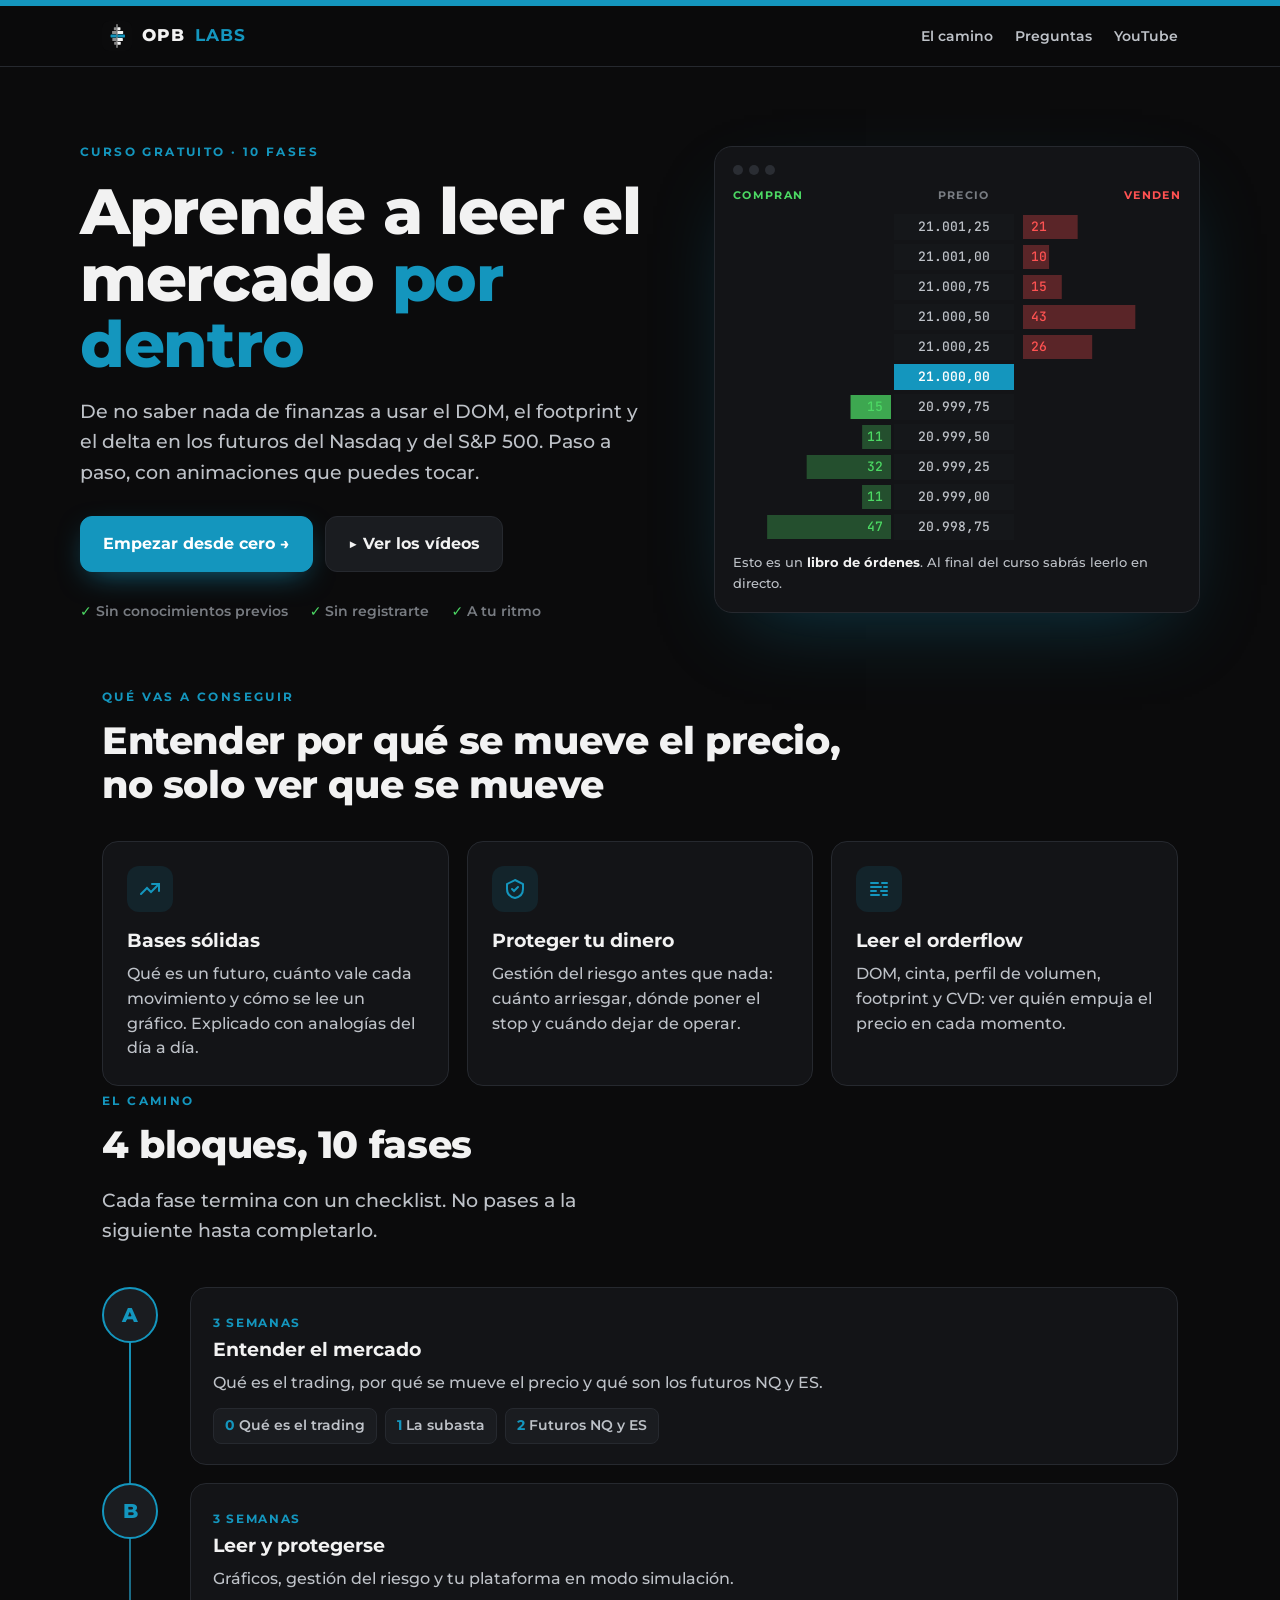
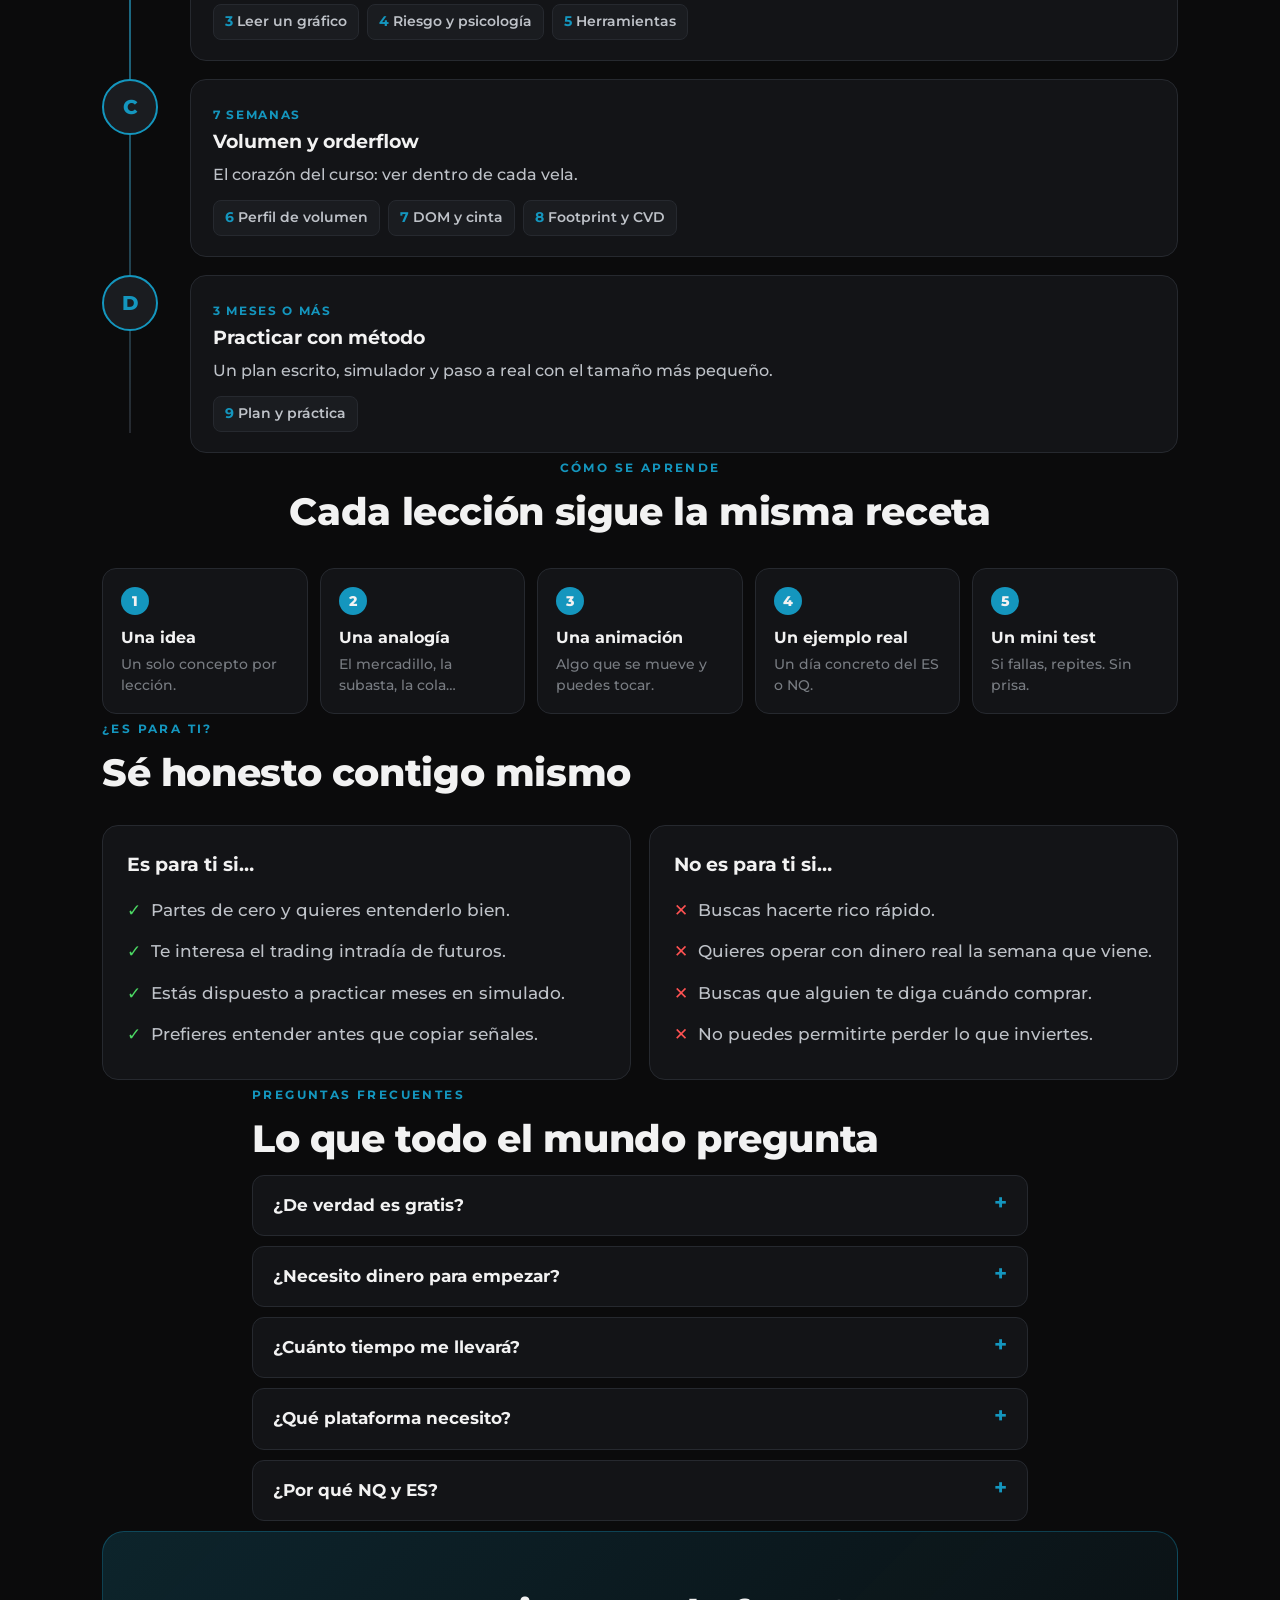
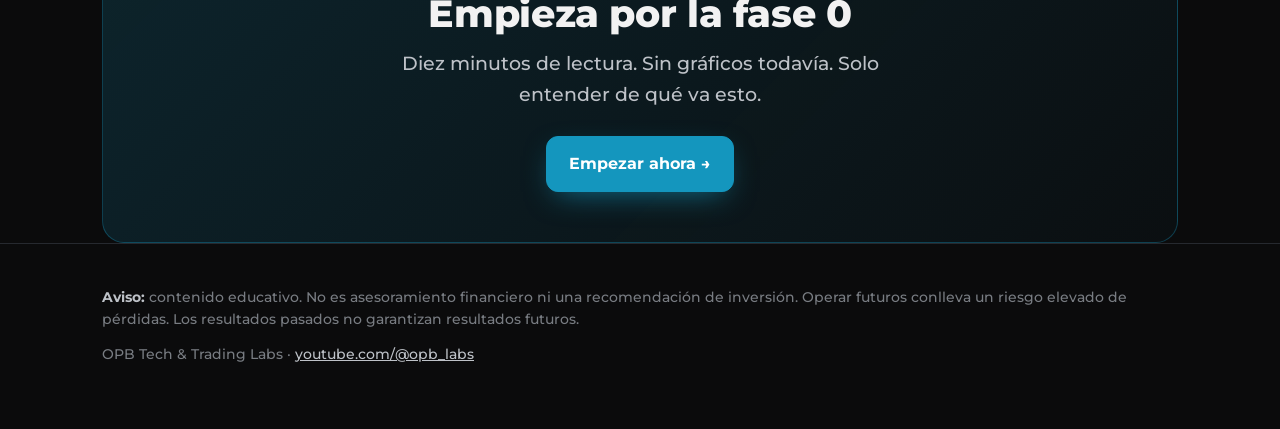
==== index.html @ ef19ebbd "Add files via upload" ====
<!DOCTYPE html>
<html lang="es">
<head>
<meta charset="utf-8">
<meta name="viewport" content="width=device-width,initial-scale=1">
<title>De cero a Orderflow · Curso gratuito · OPB Labs</title>
<meta name="description" content="Curso gratuito para aprender trading de futuros del Nasdaq y S&P 500 desde cero hasta orderflow, con animaciones interactivas.">
<meta property="og:title" content="De cero a Orderflow · Curso gratuito">
<meta property="og:description" content="Aprende a leer el mercado por dentro: de no saber nada a usar DOM, footprint y CVD en los futuros NQ y ES.">
<link rel="icon" href="assets/logo.svg" type="image/svg+xml">
<link rel="preconnect" href="https://fonts.googleapis.com">
<link href="https://fonts.googleapis.com/css2?family=Montserrat:wght@400;500;600;700;800&family=JetBrains+Mono:wght@500;600&display=swap" rel="stylesheet">
<style>
:root{--bg:#0B0B0C;--panel:#131417;--panel2:#1a1c20;--line:#26292f;--acc:#1496BE;--w:#F2F2F2;--t2:#BEC2C8;--t3:#787C82;--g:#4CD964;--r:#FF5252;--y:#FFE14D}
*{box-sizing:border-box}html{scroll-behavior:smooth}
body{margin:0;background:var(--bg);color:var(--w);font-family:Montserrat,system-ui,sans-serif;font-weight:500;line-height:1.6;font-size:17px}
a{color:inherit}
.wrap{max-width:1120px;margin:0 auto;padding:0 22px}
.topbar{height:6px;background:var(--acc)}
nav{position:sticky;top:0;z-index:50;background:rgba(11,11,12,.88);backdrop-filter:blur(10px);border-bottom:1px solid var(--line)}
nav .wrap{display:flex;align-items:center;justify-content:space-between;height:60px}
.brand{display:flex;align-items:center;gap:10px;text-decoration:none;font-weight:800;letter-spacing:.06em}.brand b{color:var(--acc)}
.links a{color:var(--t2);text-decoration:none;font-weight:600;font-size:14px;margin-left:22px}.links a:hover{color:var(--w)}
.btn{display:inline-flex;align-items:center;gap:8px;text-decoration:none;font-weight:700;font-size:16px;padding:14px 22px;border-radius:12px;border:1px solid var(--line);background:var(--panel2);transition:.2s}
.btn:hover{border-color:var(--acc);transform:translateY(-2px)}
.btn.main{background:var(--acc);border-color:var(--acc);color:#fff;box-shadow:0 10px 30px -10px rgba(20,150,190,.7)}
.kicker{display:inline-block;color:var(--acc);font-weight:700;font-size:12px;letter-spacing:.2em;text-transform:uppercase}
h1{font-weight:800;font-size:clamp(36px,6vw,64px);line-height:1.04;letter-spacing:-.02em;margin:14px 0 18px}
h1 em{font-style:normal;color:var(--acc)}
h2{font-weight:800;font-size:clamp(26px,3.6vw,38px);line-height:1.15;letter-spacing:-.01em;margin:10px 0 14px}
.sub{color:var(--t2);font-size:19px;max-width:560px}
section{padding:84px 0}
.hero{display:grid;grid-template-columns:1.1fr .9fr;gap:40px;align-items:center;padding:70px 0 60px}
@media(max-width:860px){.hero{grid-template-columns:1fr}.links a:not(.yt){display:none}}
.cta{display:flex;gap:12px;flex-wrap:wrap;margin-top:28px}
.trust{display:flex;gap:22px;flex-wrap:wrap;margin-top:28px;color:var(--t3);font-size:14px;font-weight:600}
.trust span:before{content:"✓ ";color:var(--g)}
.screen{background:var(--panel);border:1px solid var(--line);border-radius:18px;padding:18px;box-shadow:0 30px 80px -30px rgba(20,150,190,.35)}
.screen-top{display:flex;gap:6px;margin-bottom:12px}.screen-top i{width:10px;height:10px;border-radius:50%;background:#2a2d33}
.screen-label{display:flex;justify-content:space-between;font-size:11px;letter-spacing:.12em;color:var(--t3);font-weight:700;margin-bottom:8px}
#ladder{width:100%;height:330px;display:block}
.screen-cap{font-size:13px;color:var(--t2);margin-top:10px}.screen-cap b{color:var(--w)}
.grid3{display:grid;grid-template-columns:repeat(3,1fr);gap:18px;margin-top:34px}
@media(max-width:860px){.grid3{grid-template-columns:1fr}}
.card{background:var(--panel);border:1px solid var(--line);border-radius:16px;padding:24px;transition:.2s}
.card:hover{border-color:#34404a}
.ico{width:46px;height:46px;border-radius:12px;background:rgba(20,150,190,.12);display:grid;place-items:center;margin-bottom:14px}
.card h3{margin:0 0 6px;font-size:19px;font-weight:700}.card p{margin:0;color:var(--t2);font-size:15.5px}
.center{text-align:center}.center .sub{margin:0 auto}
.path{position:relative;margin-top:40px;display:grid;gap:18px}
.step{display:grid;grid-template-columns:70px 1fr;gap:18px;align-items:start}
.dot{width:56px;height:56px;border-radius:50%;background:var(--panel2);border:2px solid var(--acc);display:grid;place-items:center;font-weight:800;color:var(--acc);font-size:20px;position:relative;z-index:1}
.path:before{content:"";position:absolute;left:27px;top:20px;bottom:20px;width:2px;background:linear-gradient(var(--acc),#26292f)}
.step .card{padding:20px 22px}
.step .card small{color:var(--acc);font-weight:700;font-size:12px;letter-spacing:.14em}
.phases{display:flex;flex-wrap:wrap;gap:8px;margin-top:12px}
.phases a{text-decoration:none;font-size:13.5px;font-weight:600;color:var(--t2);background:var(--panel2);border:1px solid var(--line);border-radius:8px;padding:6px 11px;transition:.15s}
.phases a:hover{color:var(--w);border-color:var(--acc)}
.phases a b{color:var(--acc);margin-right:4px}
.method{display:grid;grid-template-columns:repeat(5,1fr);gap:12px;margin-top:34px;counter-reset:m}
@media(max-width:860px){.method{grid-template-columns:1fr 1fr}}
.m{background:var(--panel);border:1px solid var(--line);border-radius:14px;padding:18px;counter-increment:m}
.m:before{content:counter(m);display:inline-grid;place-items:center;width:28px;height:28px;border-radius:50%;background:var(--acc);font-weight:800;font-size:14px;margin-bottom:10px}
.m b{display:block;font-size:16px}.m span{color:var(--t3);font-size:14px;line-height:1.45;display:block;margin-top:4px}
.two{display:grid;grid-template-columns:1fr 1fr;gap:18px;margin-top:30px}
@media(max-width:760px){.two{grid-template-columns:1fr}}
.two ul{list-style:none;padding:0;margin:10px 0 0}.two li{padding:7px 0;color:var(--t2);display:flex;gap:10px}
.yes li:before{content:"✓";color:var(--g);font-weight:800}.no li:before{content:"✕";color:var(--r);font-weight:800}
details{background:var(--panel);border:1px solid var(--line);border-radius:12px;padding:16px 20px;margin:10px 0}
details[open]{border-color:#34404a}
summary{cursor:pointer;font-weight:700;list-style:none;display:flex;justify-content:space-between;gap:12px}
summary::-webkit-details-marker{display:none}summary:after{content:"+";color:var(--acc);font-size:22px;line-height:1}
details[open] summary:after{content:"−"}
details p{color:var(--t2);margin:10px 0 0}
.final{background:linear-gradient(135deg,rgba(20,150,190,.18),rgba(20,150,190,.03));border:1px solid rgba(20,150,190,.35);border-radius:22px;padding:50px 30px;text-align:center}
footer{border-top:1px solid var(--line);padding:30px 0 50px;color:var(--t3);font-size:13.5px}
footer a{color:var(--t2)}
.reveal{opacity:0;transform:translateY(16px);transition:opacity .7s,transform .7s}.reveal.in{opacity:1;transform:none}
@media(prefers-reduced-motion:reduce){.reveal{opacity:1;transform:none;transition:none}}
</style>
</head>
<body>
<div class="topbar"></div>
<nav><div class="wrap">
  <a href="index.html" class="brand"><img src="assets/logo.svg" alt="" width="30" height="30">OPB <b>LABS</b></a>
  <div class="links"><a href="#camino">El camino</a><a href="#preguntas">Preguntas</a><a class="yt" href="https://www.youtube.com/@opb_labs" target="_blank" rel="noopener">YouTube</a></div>
</div></nav>

<header class="wrap hero">
  <div>
    <span class="kicker">Curso gratuito · 10 fases</span>
    <h1>Aprende a leer el mercado <em>por dentro</em></h1>
    <p class="sub">De no saber nada de finanzas a usar el DOM, el footprint y el delta en los futuros del Nasdaq y del S&amp;P 500. Paso a paso, con animaciones que puedes tocar.</p>
    <div class="cta">
      <a class="btn main" href="curso.html#fase-0">Empezar desde cero →</a>
      <a class="btn" href="https://www.youtube.com/@opb_labs" target="_blank" rel="noopener">▶ Ver los vídeos</a>
    </div>
    <div class="trust"><span>Sin conocimientos previos</span><span>Sin registrarte</span><span>A tu ritmo</span></div>
  </div>
  <div class="screen" aria-hidden="true">
    <div class="screen-top"><i></i><i></i><i></i></div>
    <div class="screen-label"><span class="gr" style="color:#4CD964">COMPRAN</span><span>PRECIO</span><span style="color:#FF5252">VENDEN</span></div>
    <canvas id="ladder"></canvas>
    <div class="screen-cap">Esto es un <b>libro de órdenes</b>. Al final del curso sabrás leerlo en directo.</div>
  </div>
</header>

<section class="wrap reveal">
  <span class="kicker">Qué vas a conseguir</span>
  <h2>Entender por qué se mueve el precio,<br>no solo ver que se mueve</h2>
  <div class="grid3">
    <div class="card"><div class="ico"><svg width="24" height="24" viewBox="0 0 24 24" fill="none" stroke="#1496BE" stroke-width="2" stroke-linecap="round"><path d="M3 17l6-6 4 4 8-8"/><path d="M14 7h7v7"/></svg></div><h3>Bases sólidas</h3><p>Qué es un futuro, cuánto vale cada movimiento y cómo se lee un gráfico. Explicado con analogías del día a día.</p></div>
    <div class="card"><div class="ico"><svg width="24" height="24" viewBox="0 0 24 24" fill="none" stroke="#1496BE" stroke-width="2" stroke-linecap="round"><path d="M12 3l8 4v5c0 5-3.5 8-8 9-4.5-1-8-4-8-9V7z"/><path d="M9 12l2 2 4-4"/></svg></div><h3>Proteger tu dinero</h3><p>Gestión del riesgo antes que nada: cuánto arriesgar, dónde poner el stop y cuándo dejar de operar.</p></div>
    <div class="card"><div class="ico"><svg width="24" height="24" viewBox="0 0 24 24" fill="none" stroke="#1496BE" stroke-width="2" stroke-linecap="round"><path d="M4 6h7M4 10h10M4 14h5M4 18h8"/><path d="M15 6h5M17 10h3M14 14h6M16 18h4"/></svg></div><h3>Leer el orderflow</h3><p>DOM, cinta, perfil de volumen, footprint y CVD: ver quién empuja el precio en cada momento.</p></div>
  </div>
</section>

<section class="wrap reveal" id="camino">
  <span class="kicker">El camino</span>
  <h2>4 bloques, 10 fases</h2>
  <p class="sub">Cada fase termina con un checklist. No pases a la siguiente hasta completarlo.</p>
  <div class="path">
    <div class="step"><div class="dot">A</div><div class="card"><small>3 SEMANAS</small><h3>Entender el mercado</h3><p>Qué es el trading, por qué se mueve el precio y qué son los futuros NQ y ES.</p>
      <div class="phases"><a href="curso.html#fase-0"><b>0</b>Qué es el trading</a><a href="curso.html#fase-1"><b>1</b>La subasta</a><a href="curso.html#fase-2"><b>2</b>Futuros NQ y ES</a></div></div></div>
    <div class="step"><div class="dot">B</div><div class="card"><small>3 SEMANAS</small><h3>Leer y protegerse</h3><p>Gráficos, gestión del riesgo y tu plataforma en modo simulación.</p>
      <div class="phases"><a href="curso.html#fase-3"><b>3</b>Leer un gráfico</a><a href="curso.html#fase-4"><b>4</b>Riesgo y psicología</a><a href="curso.html#fase-5"><b>5</b>Herramientas</a></div></div></div>
    <div class="step"><div class="dot">C</div><div class="card"><small>7 SEMANAS</small><h3>Volumen y orderflow</h3><p>El corazón del curso: ver dentro de cada vela.</p>
      <div class="phases"><a href="curso.html#fase-6"><b>6</b>Perfil de volumen</a><a href="curso.html#fase-7"><b>7</b>DOM y cinta</a><a href="curso.html#fase-8"><b>8</b>Footprint y CVD</a></div></div></div>
    <div class="step"><div class="dot">D</div><div class="card"><small>3 MESES O MÁS</small><h3>Practicar con método</h3><p>Un plan escrito, simulador y paso a real con el tamaño más pequeño.</p>
      <div class="phases"><a href="curso.html#fase-9"><b>9</b>Plan y práctica</a></div></div></div>
  </div>
</section>

<section class="wrap reveal center">
  <span class="kicker">Cómo se aprende</span>
  <h2>Cada lección sigue la misma receta</h2>
  <div class="method" style="text-align:left">
    <div class="m"><b>Una idea</b><span>Un solo concepto por lección.</span></div>
    <div class="m"><b>Una analogía</b><span>El mercadillo, la subasta, la cola…</span></div>
    <div class="m"><b>Una animación</b><span>Algo que se mueve y puedes tocar.</span></div>
    <div class="m"><b>Un ejemplo real</b><span>Un día concreto del ES o NQ.</span></div>
    <div class="m"><b>Un mini test</b><span>Si fallas, repites. Sin prisa.</span></div>
  </div>
</section>

<section class="wrap reveal">
  <span class="kicker">¿Es para ti?</span>
  <h2>Sé honesto contigo mismo</h2>
  <div class="two">
    <div class="card yes"><h3>Es para ti si…</h3><ul><li>Partes de cero y quieres entenderlo bien.</li><li>Te interesa el trading intradía de futuros.</li><li>Estás dispuesto a practicar meses en simulado.</li><li>Prefieres entender antes que copiar señales.</li></ul></div>
    <div class="card no"><h3>No es para ti si…</h3><ul><li>Buscas hacerte rico rápido.</li><li>Quieres operar con dinero real la semana que viene.</li><li>Buscas que alguien te diga cuándo comprar.</li><li>No puedes permitirte perder lo que inviertes.</li></ul></div>
  </div>
</section>

<section class="wrap reveal" id="preguntas" style="max-width:820px">
  <span class="kicker">Preguntas frecuentes</span>
  <h2>Lo que todo el mundo pregunta</h2>
  <details><summary>¿De verdad es gratis?</summary><p>Sí. Todo el contenido de esta web es gratuito y no hace falta registrarse. Tu progreso se guarda en tu propio navegador.</p></details>
  <details><summary>¿Necesito dinero para empezar?</summary><p>No. Las primeras fases son teoría y práctica en cuenta de simulación. No se recomienda operar con dinero real hasta la fase 9, y siempre empezando con micros (MES o MNQ).</p></details>
  <details><summary>¿Cuánto tiempo me llevará?</summary><p>Unas 13 semanas de aprendizaje con 5–7 horas a la semana, más varios meses de práctica en simulado. Lo importante es completar cada checklist, no la fecha.</p></details>
  <details><summary>¿Qué plataforma necesito?</summary><p>Cualquiera que muestre DOM y footprint: NinjaTrader 8, Sierra Chart, ATAS o Quantower, entre otras. En la fase 5 se explica cómo montarlo en simulación.</p></details>
  <details><summary>¿Por qué NQ y ES?</summary><p>Son los futuros más negociados sobre índices de EE. UU., con mucha liquidez y versiones micro para empezar con poco riesgo.</p></details>
</section>

<section class="wrap reveal">
  <div class="final">
    <h2>Empieza por la fase 0</h2>
    <p class="sub" style="margin:0 auto 26px">Diez minutos de lectura. Sin gráficos todavía. Solo entender de qué va esto.</p>
    <a class="btn main" href="curso.html#fase-0">Empezar ahora →</a>
  </div>
</section>

<footer><div class="wrap">
  <p><b style="color:#BEC2C8">Aviso:</b> contenido educativo. No es asesoramiento financiero ni una recomendación de inversión. Operar futuros conlleva un riesgo elevado de pérdidas. Los resultados pasados no garantizan resultados futuros.</p>
  <p>OPB Tech &amp; Trading Labs · <a href="https://www.youtube.com/@opb_labs" target="_blank" rel="noopener">youtube.com/@opb_labs</a></p>
</div></footer>

<script>
/* libro de órdenes animado de la portada */
(function(){
  const cv=document.getElementById('ladder');const rows=11;let price=21000,bids=[],asks=[],flash=-1,ft=0,dir=0;
  for(let i=0;i<rows;i++){bids.push(10+Math.random()*40);asks.push(10+Math.random()*40);}
  function draw(){const dpr=Math.min(devicePixelRatio||1,2),w=cv.clientWidth,h=cv.clientHeight;if(cv.width!==w*dpr){cv.width=w*dpr;cv.height=h*dpr;}
    const c=cv.getContext('2d');c.setTransform(dpr,0,0,dpr,0,0);c.clearRect(0,0,w,h);
    const rh=h/rows,mid=Math.floor(rows/2),pw=Math.min(120,w*.3),side=(w-pw)/2-6,mx=60;
    for(let i=0;i<rows;i++){const y=i*rh,p=price+(mid-i)*0.25;
      c.fillStyle=i===mid?'#1496BE':'#15171a';c.fillRect(side+3,y+2,pw,rh-4);
      c.fillStyle=i===mid?'#fff':'#BEC2C8';c.font=(i===mid?'600 ':'500 ')+'13px JetBrains Mono';c.textAlign='center';
      c.fillText(p.toLocaleString('es-ES',{minimumFractionDigits:2}),side+3+pw/2,y+rh/2+4);
      if(i>mid){const bw=side*Math.min(1,bids[i]/mx);c.fillStyle='rgba(76,217,100,'+(i===flash&&dir<0?.75:.3)+')';c.fillRect(side-bw,y+3,bw,rh-6);c.fillStyle='#4CD964';c.textAlign='right';c.fillText(Math.round(bids[i]),side-8,y+rh/2+4);}
      if(i<mid){const aw=side*Math.min(1,asks[i]/mx);c.fillStyle='rgba(255,82,82,'+(i===flash&&dir>0?.75:.3)+')';c.fillRect(w-side,y+3,aw,rh-6);c.fillStyle='#FF5252';c.textAlign='left';c.fillText(Math.round(asks[i]),w-side+8,y+rh/2+4);}
    }c.textAlign='left';}
  function step(){for(let i=0;i<rows;i++){bids[i]=Math.max(3,bids[i]+(Math.random()-.5)*6);asks[i]=Math.max(3,asks[i]+(Math.random()-.5)*6);}
    const mid=Math.floor(rows/2);ft++;
    if(ft%6===0){dir=Math.random()<.5?1:-1;if(dir>0){asks[mid-1]-=18;flash=mid-1;if(asks[mid-1]<4){price+=.25;asks.shift();asks.push(10+Math.random()*40);bids.shift();bids.push(10+Math.random()*40);}}
      else{bids[mid+1]-=18;flash=mid+1;if(bids[mid+1]<4){price-=.25;asks.unshift(10+Math.random()*40);asks.pop();bids.unshift(10+Math.random()*40);bids.pop();}}}
    else flash=-1;draw();}
  const reduce=matchMedia('(prefers-reduced-motion: reduce)').matches;draw();if(!reduce)setInterval(step,260);addEventListener('resize',draw);
})();
/* aparición suave de secciones */
(function(){const els=document.querySelectorAll('.reveal');if(!('IntersectionObserver' in window)){els.forEach(e=>e.classList.add('in'));return;}
  const io=new IntersectionObserver(es=>es.forEach(e=>{if(e.isIntersecting){e.target.classList.add('in');io.unobserve(e.target);}}),{threshold:.12});els.forEach(e=>io.observe(e));})();
</script>
</body>
</html>
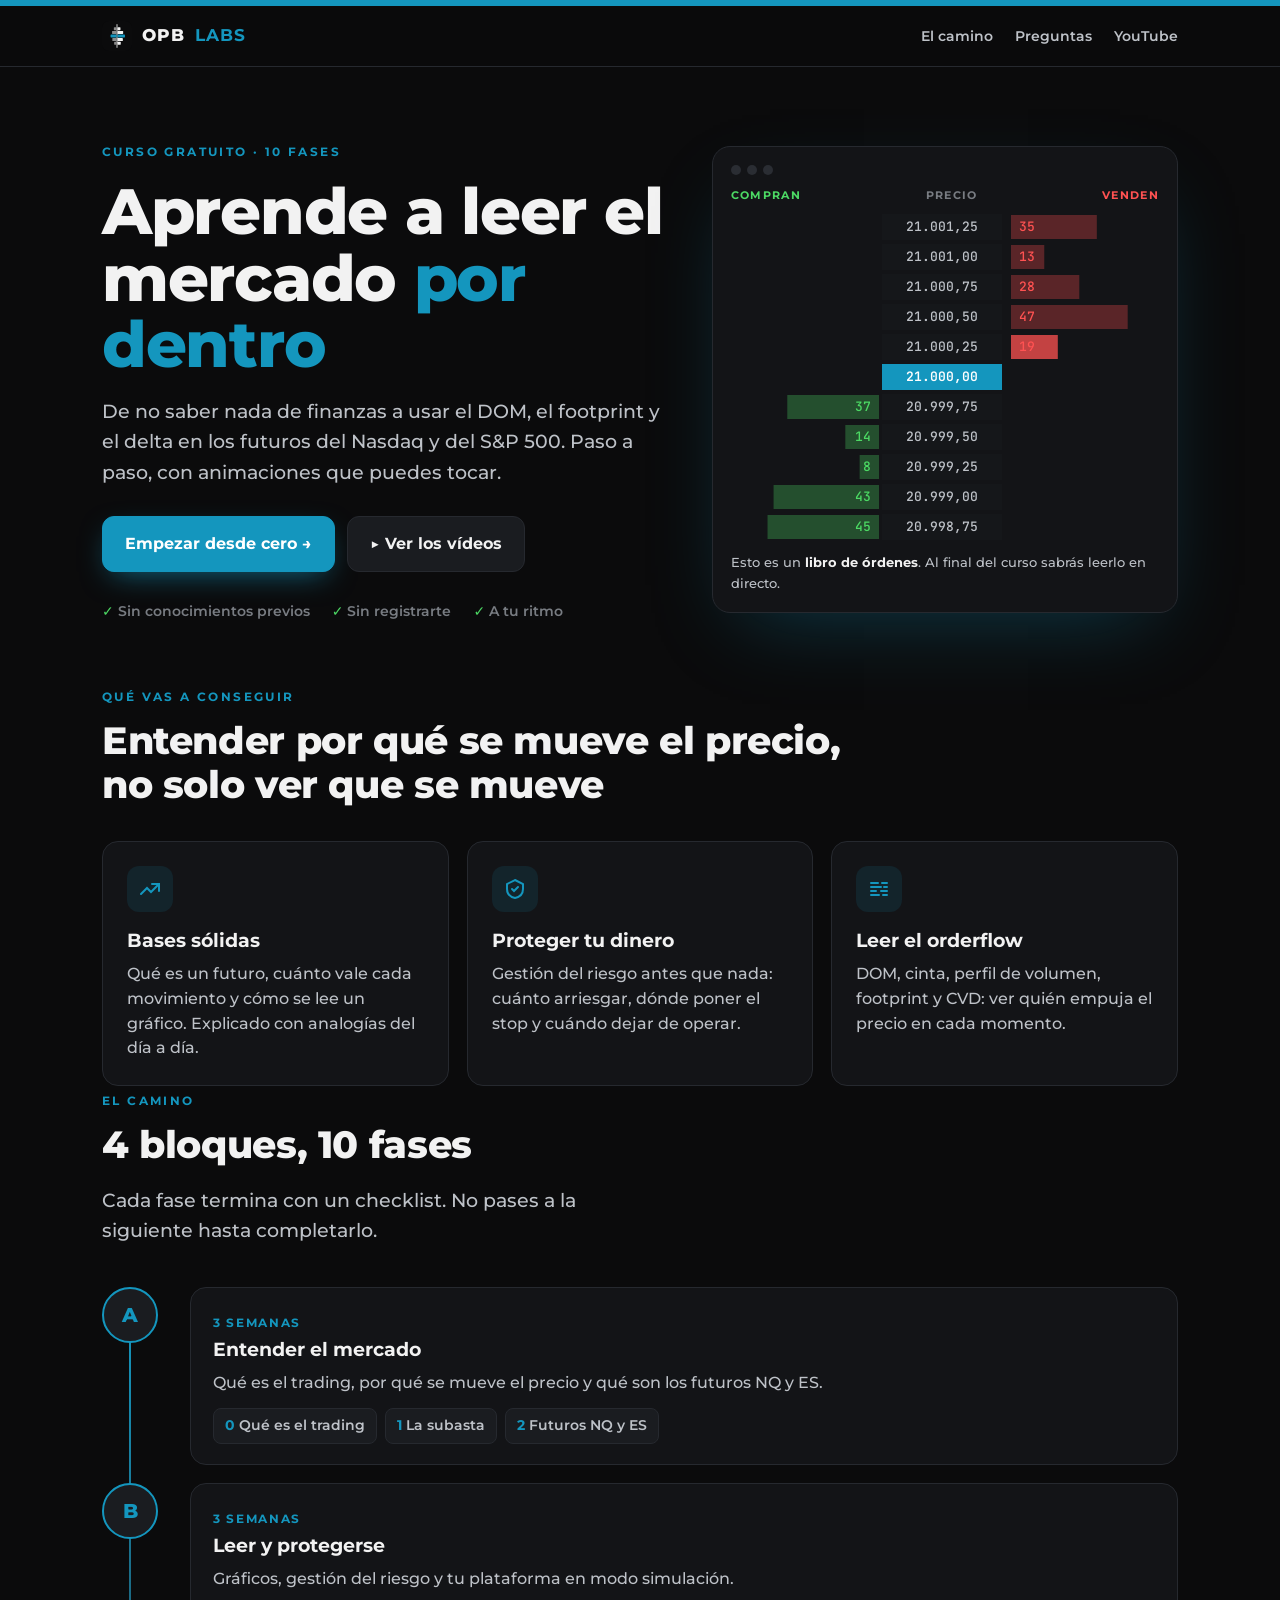
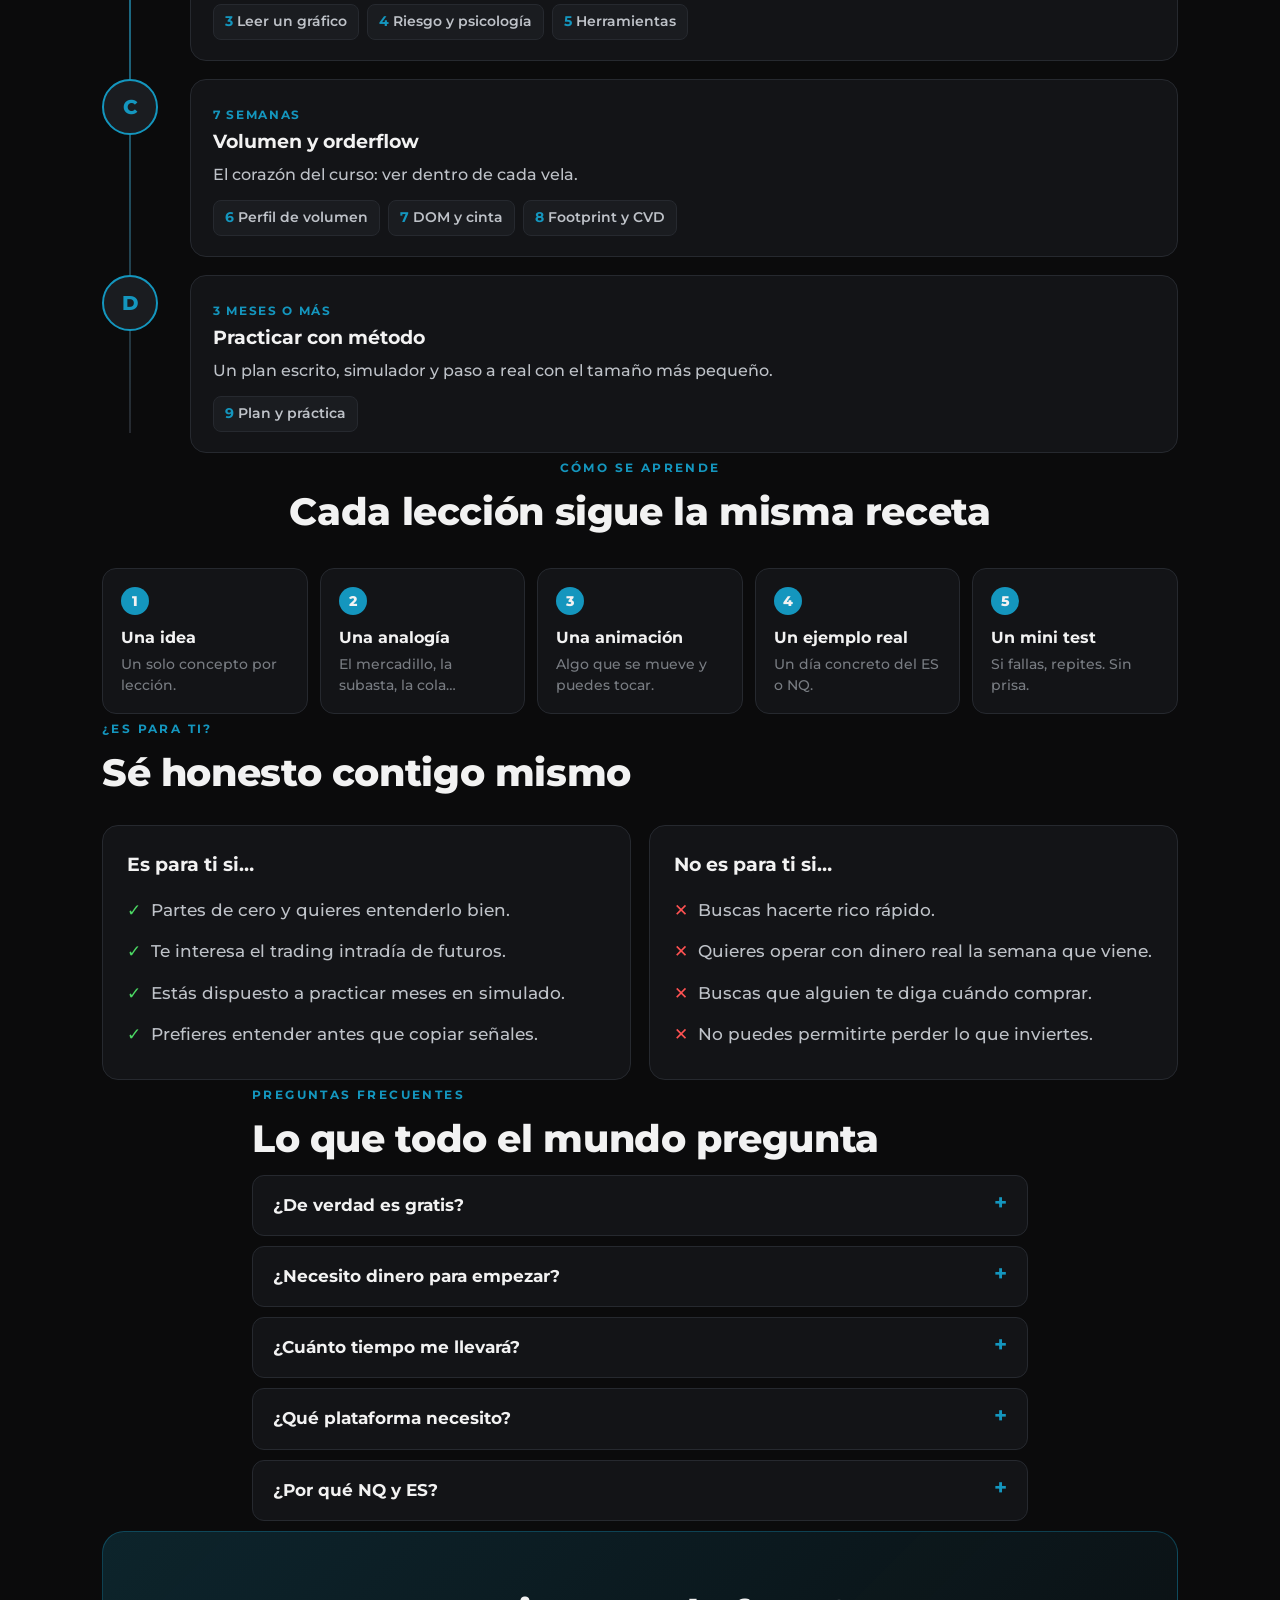
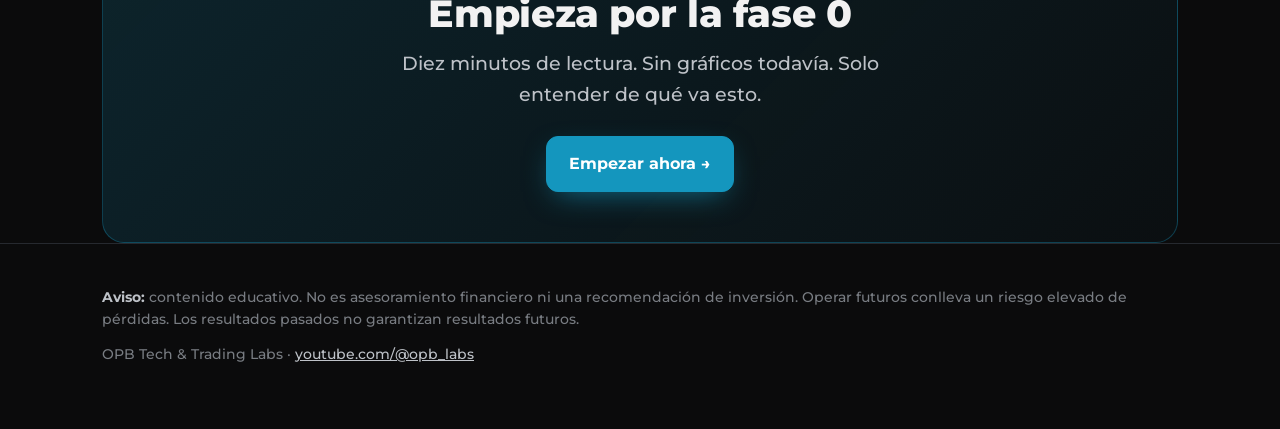
==== commit 51bb1b93: "Add files via upload" ====
--- a/index.html
+++ b/index.html
@@ -30,7 +30,7 @@
 h2{font-weight:800;font-size:clamp(26px,3.6vw,38px);line-height:1.15;letter-spacing:-.01em;margin:10px 0 14px}
 .sub{color:var(--t2);font-size:19px;max-width:560px}
 section{padding:84px 0}
-.hero{display:grid;grid-template-columns:1.1fr .9fr;gap:40px;align-items:center;padding:70px 0 60px}
+.hero{display:grid;grid-template-columns:1.1fr .9fr;gap:40px;align-items:center;padding:70px 22px 60px}
 @media(max-width:860px){.hero{grid-template-columns:1fr}.links a:not(.yt){display:none}}
 .cta{display:flex;gap:12px;flex-wrap:wrap;margin-top:28px}
 .trust{display:flex;gap:22px;flex-wrap:wrap;margin-top:28px;color:var(--t3);font-size:14px;font-weight:600}
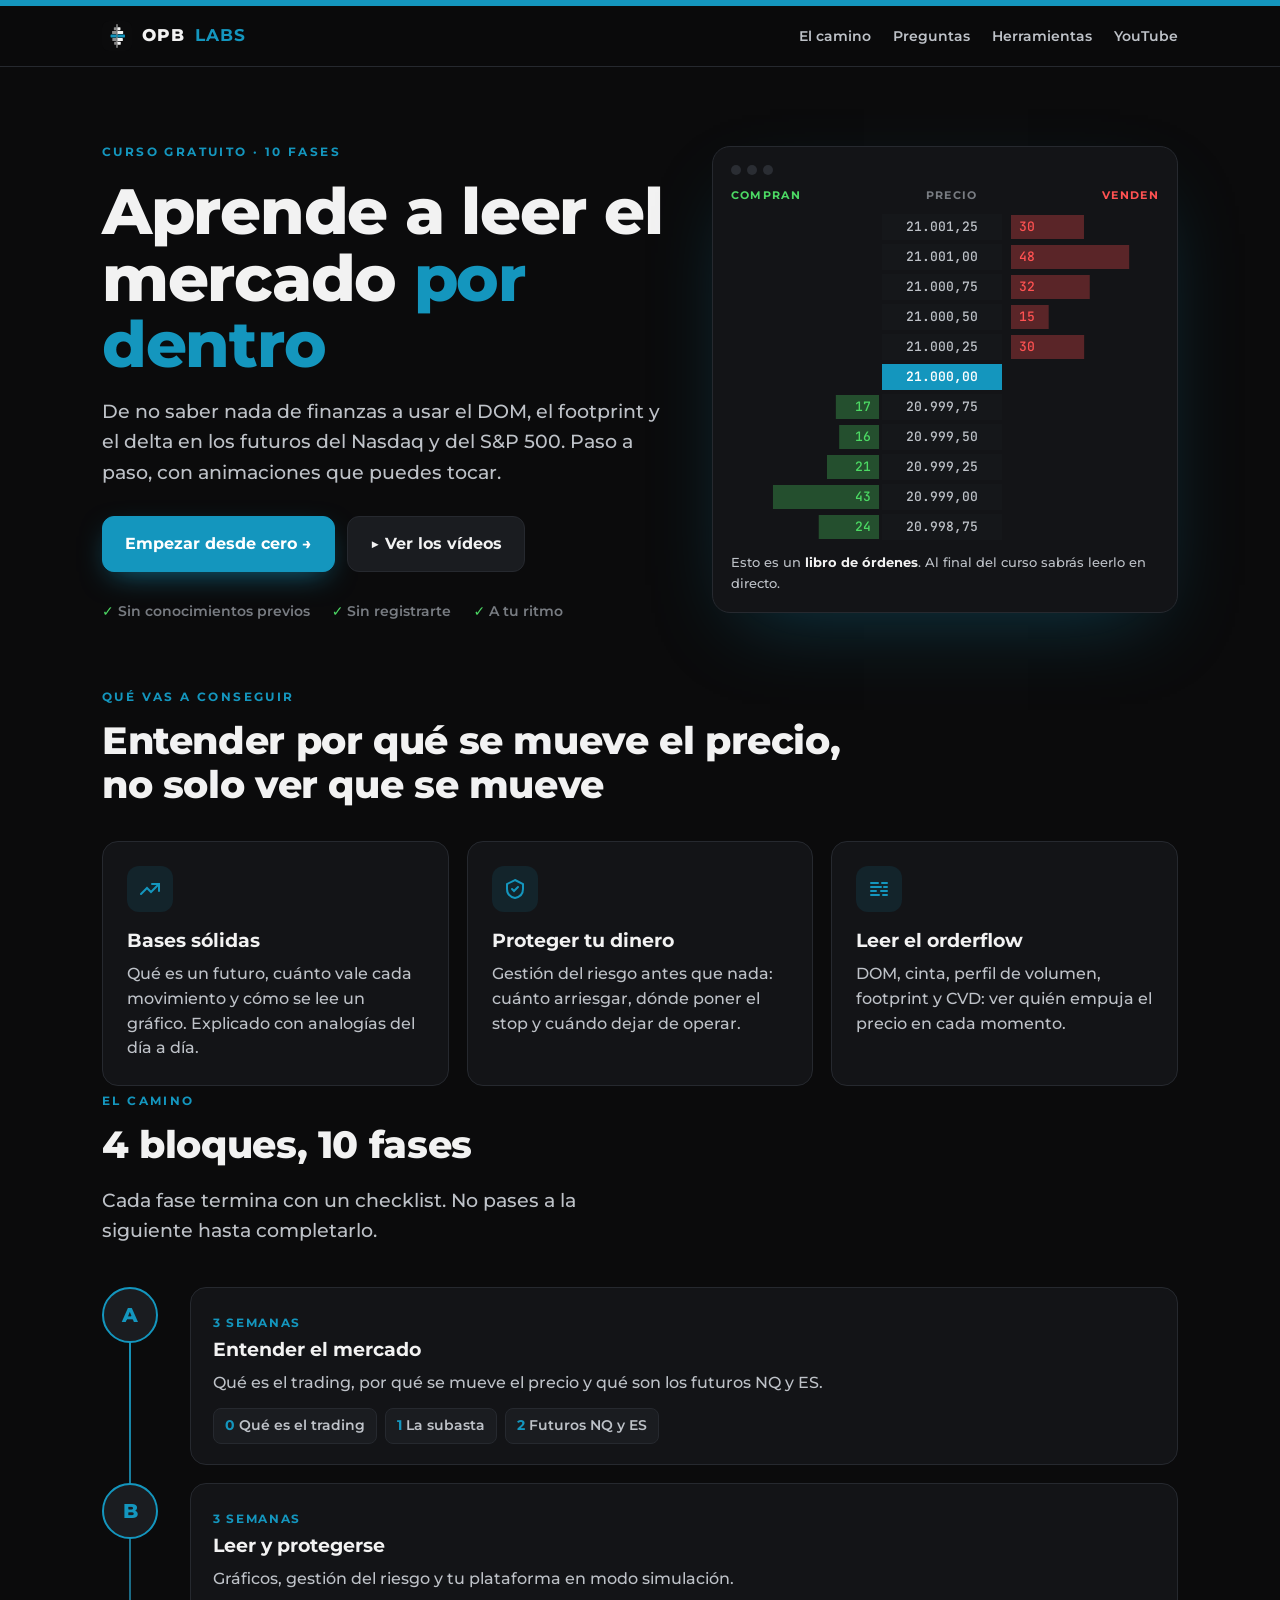
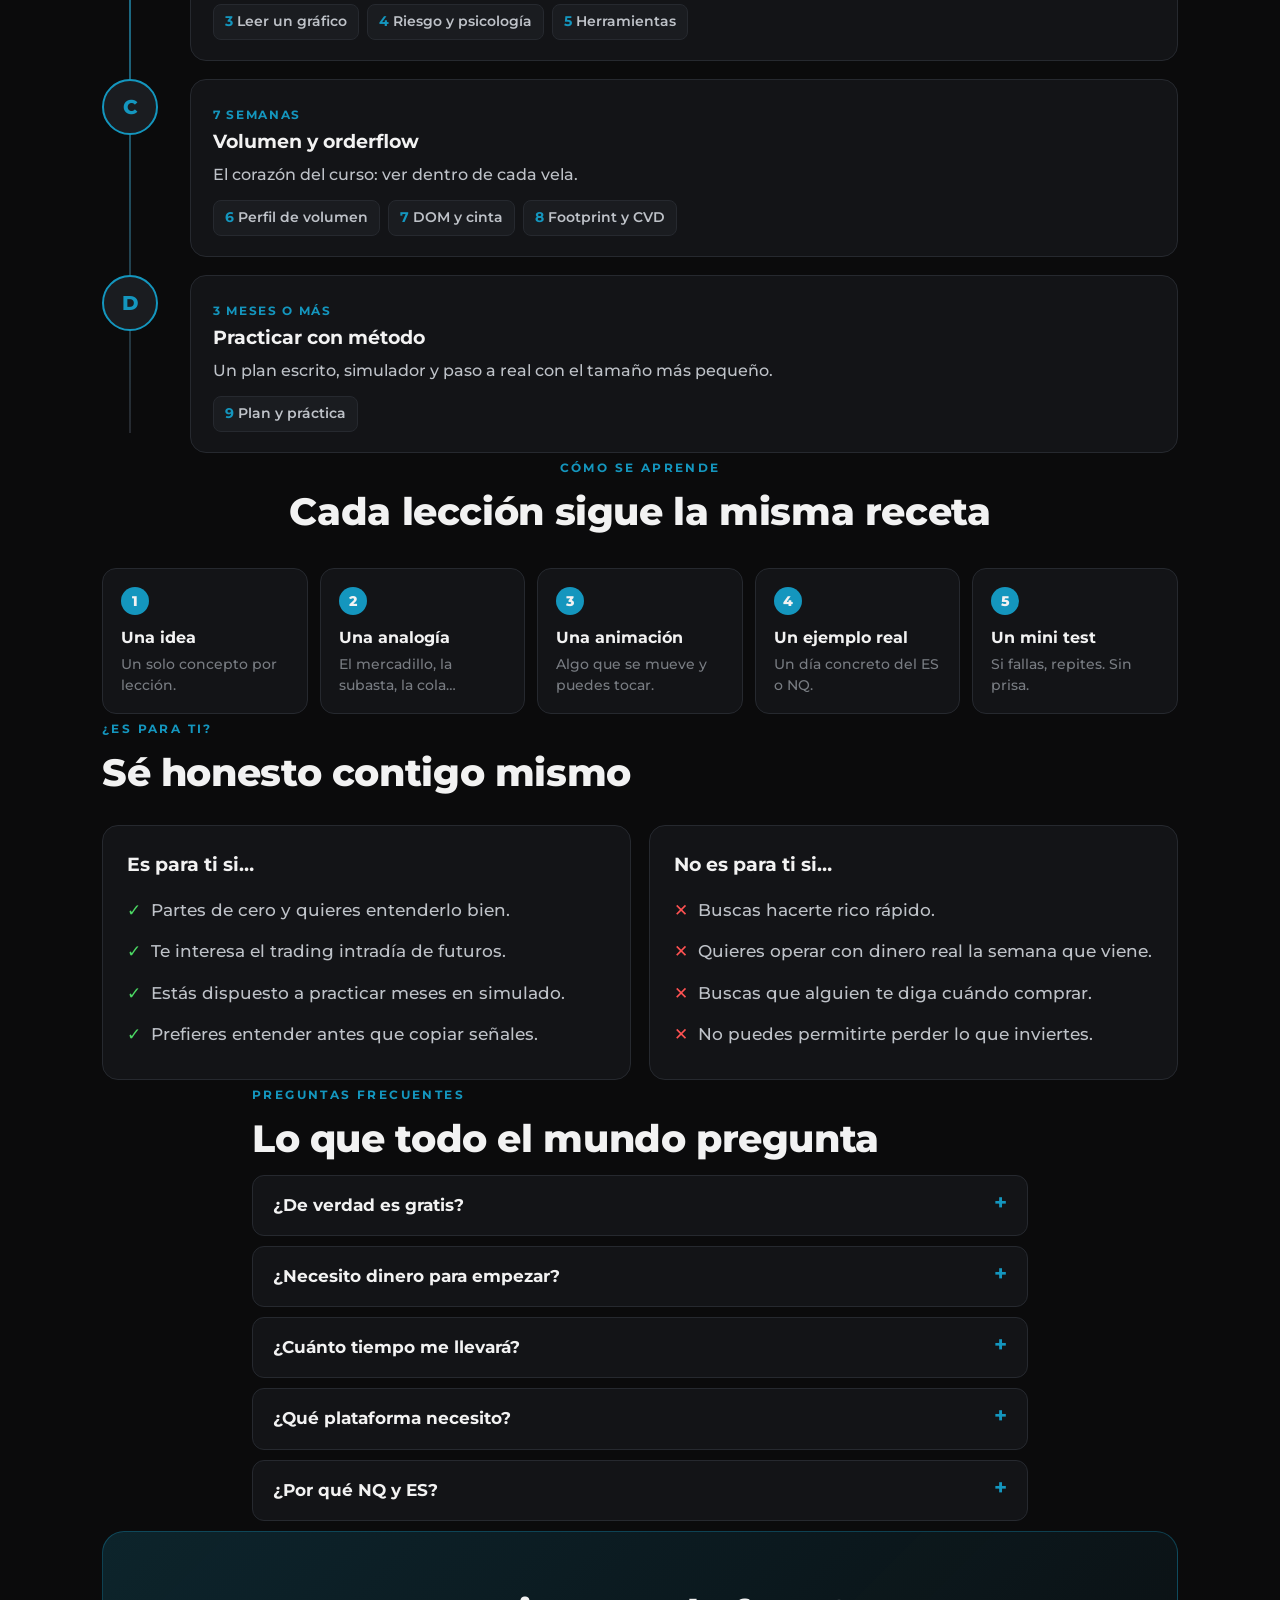
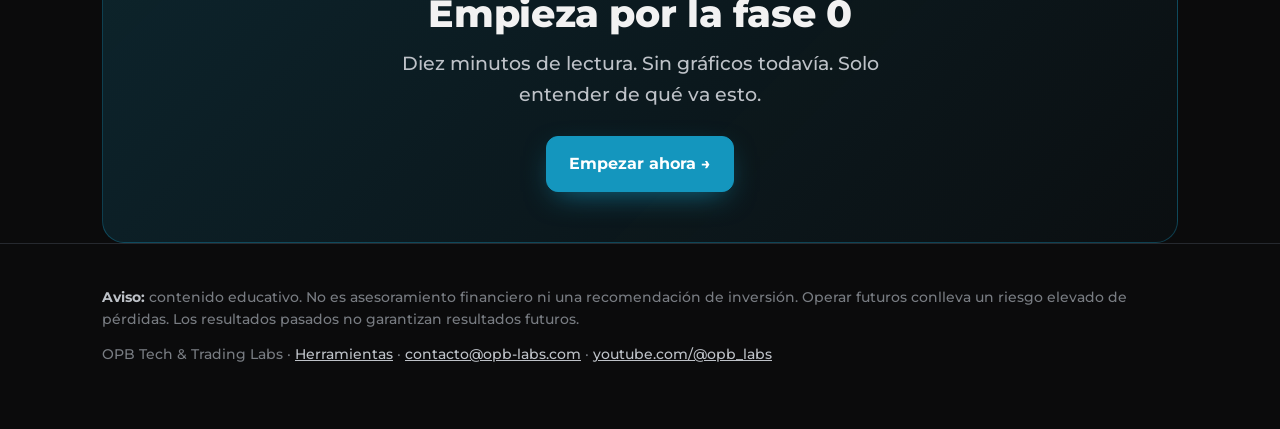
==== commit ffd289b8: "Add files via upload" ====
--- a/index.html
+++ b/index.html
@@ -83,7 +83,7 @@
 <div class="topbar"></div>
 <nav><div class="wrap">
   <a href="index.html" class="brand"><img src="assets/logo.svg" alt="" width="30" height="30">OPB <b>LABS</b></a>
-  <div class="links"><a href="#camino">El camino</a><a href="#preguntas">Preguntas</a><a class="yt" href="https://www.youtube.com/@opb_labs" target="_blank" rel="noopener">YouTube</a></div>
+  <div class="links"><a href="#camino">El camino</a><a href="#preguntas">Preguntas</a><a href="herramientas.html">Herramientas</a><a class="yt" href="https://www.youtube.com/@opb_labs" target="_blank" rel="noopener">YouTube</a></div>
 </div></nav>
 
 <header class="wrap hero">
@@ -172,7 +172,7 @@
 
 <footer><div class="wrap">
   <p><b style="color:#BEC2C8">Aviso:</b> contenido educativo. No es asesoramiento financiero ni una recomendación de inversión. Operar futuros conlleva un riesgo elevado de pérdidas. Los resultados pasados no garantizan resultados futuros.</p>
-  <p>OPB Tech &amp; Trading Labs · <a href="https://www.youtube.com/@opb_labs" target="_blank" rel="noopener">youtube.com/@opb_labs</a></p>
+  <p>OPB Tech &amp; Trading Labs · <a href="herramientas.html">Herramientas</a> · <a href="mailto:contacto@opb-labs.com">contacto@opb-labs.com</a> · <a href="https://www.youtube.com/@opb_labs" target="_blank" rel="noopener">youtube.com/@opb_labs</a></p>
 </div></footer>
 
 <script>
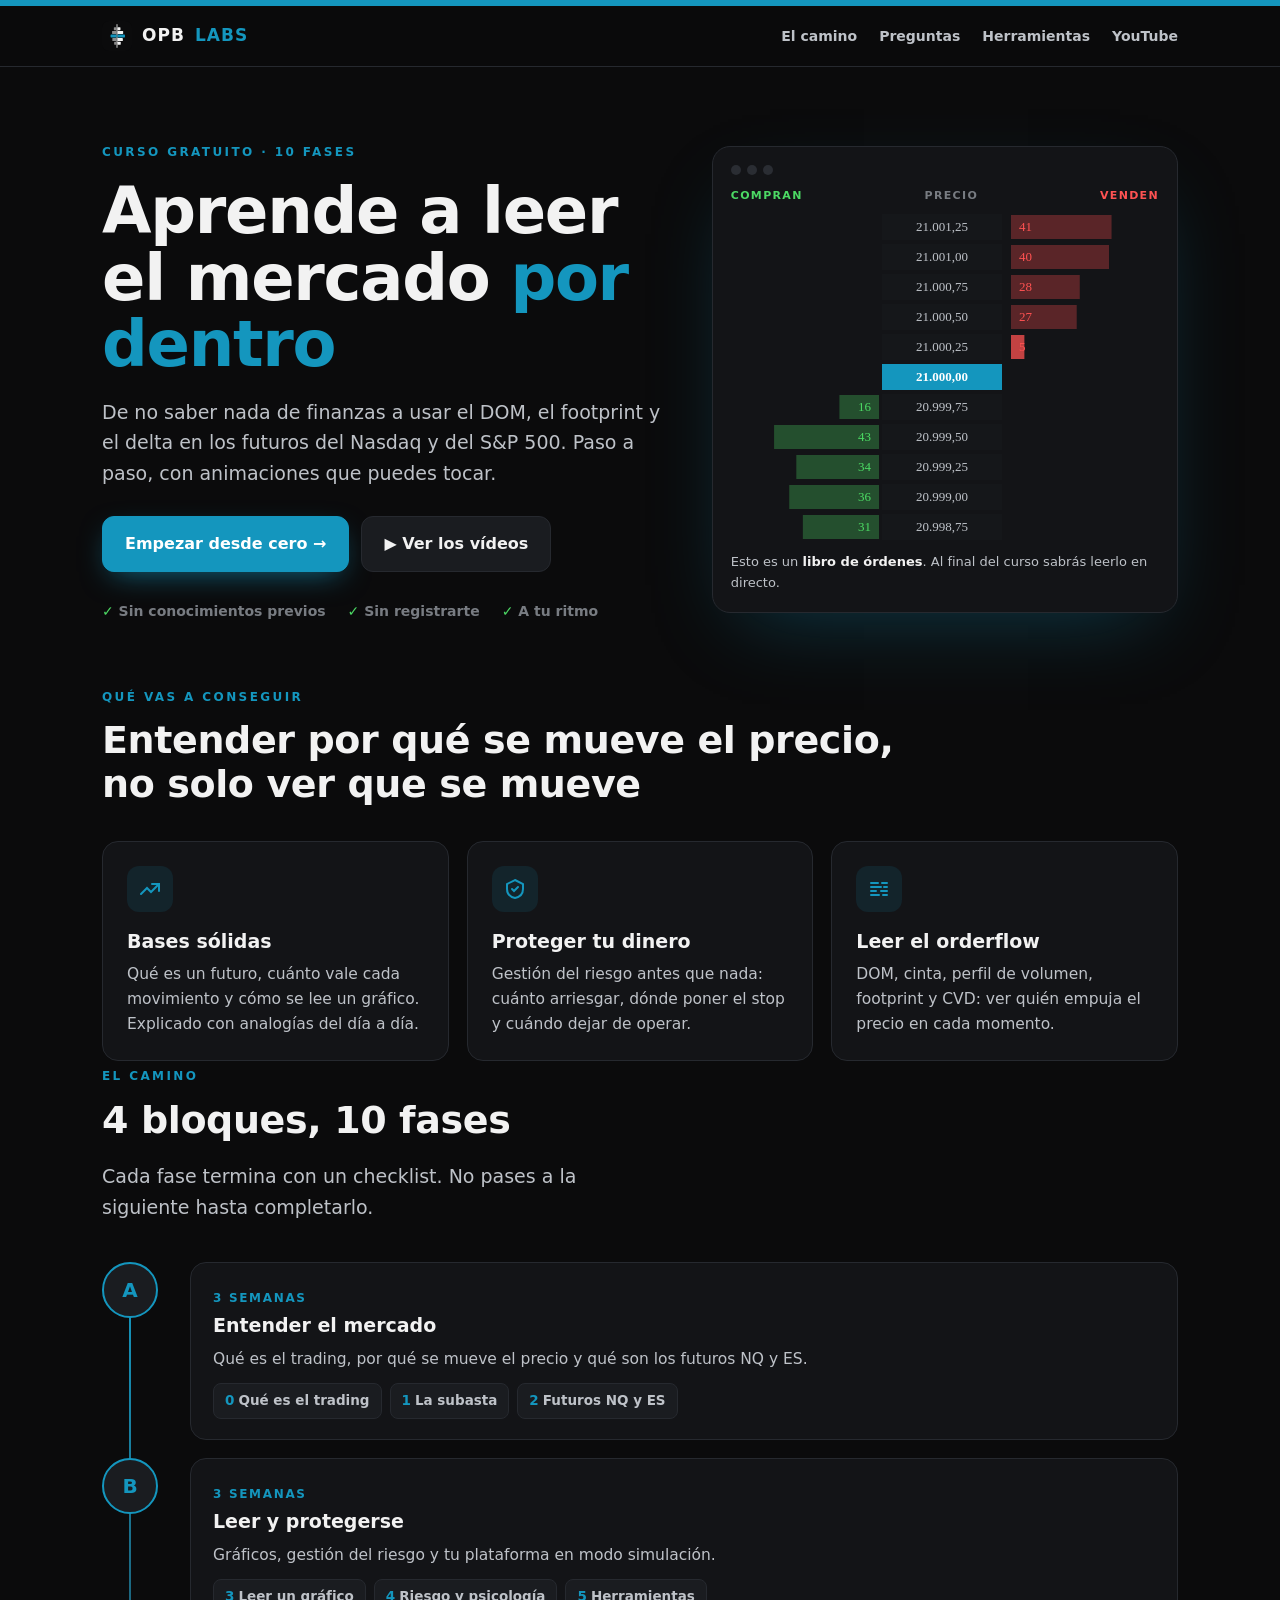
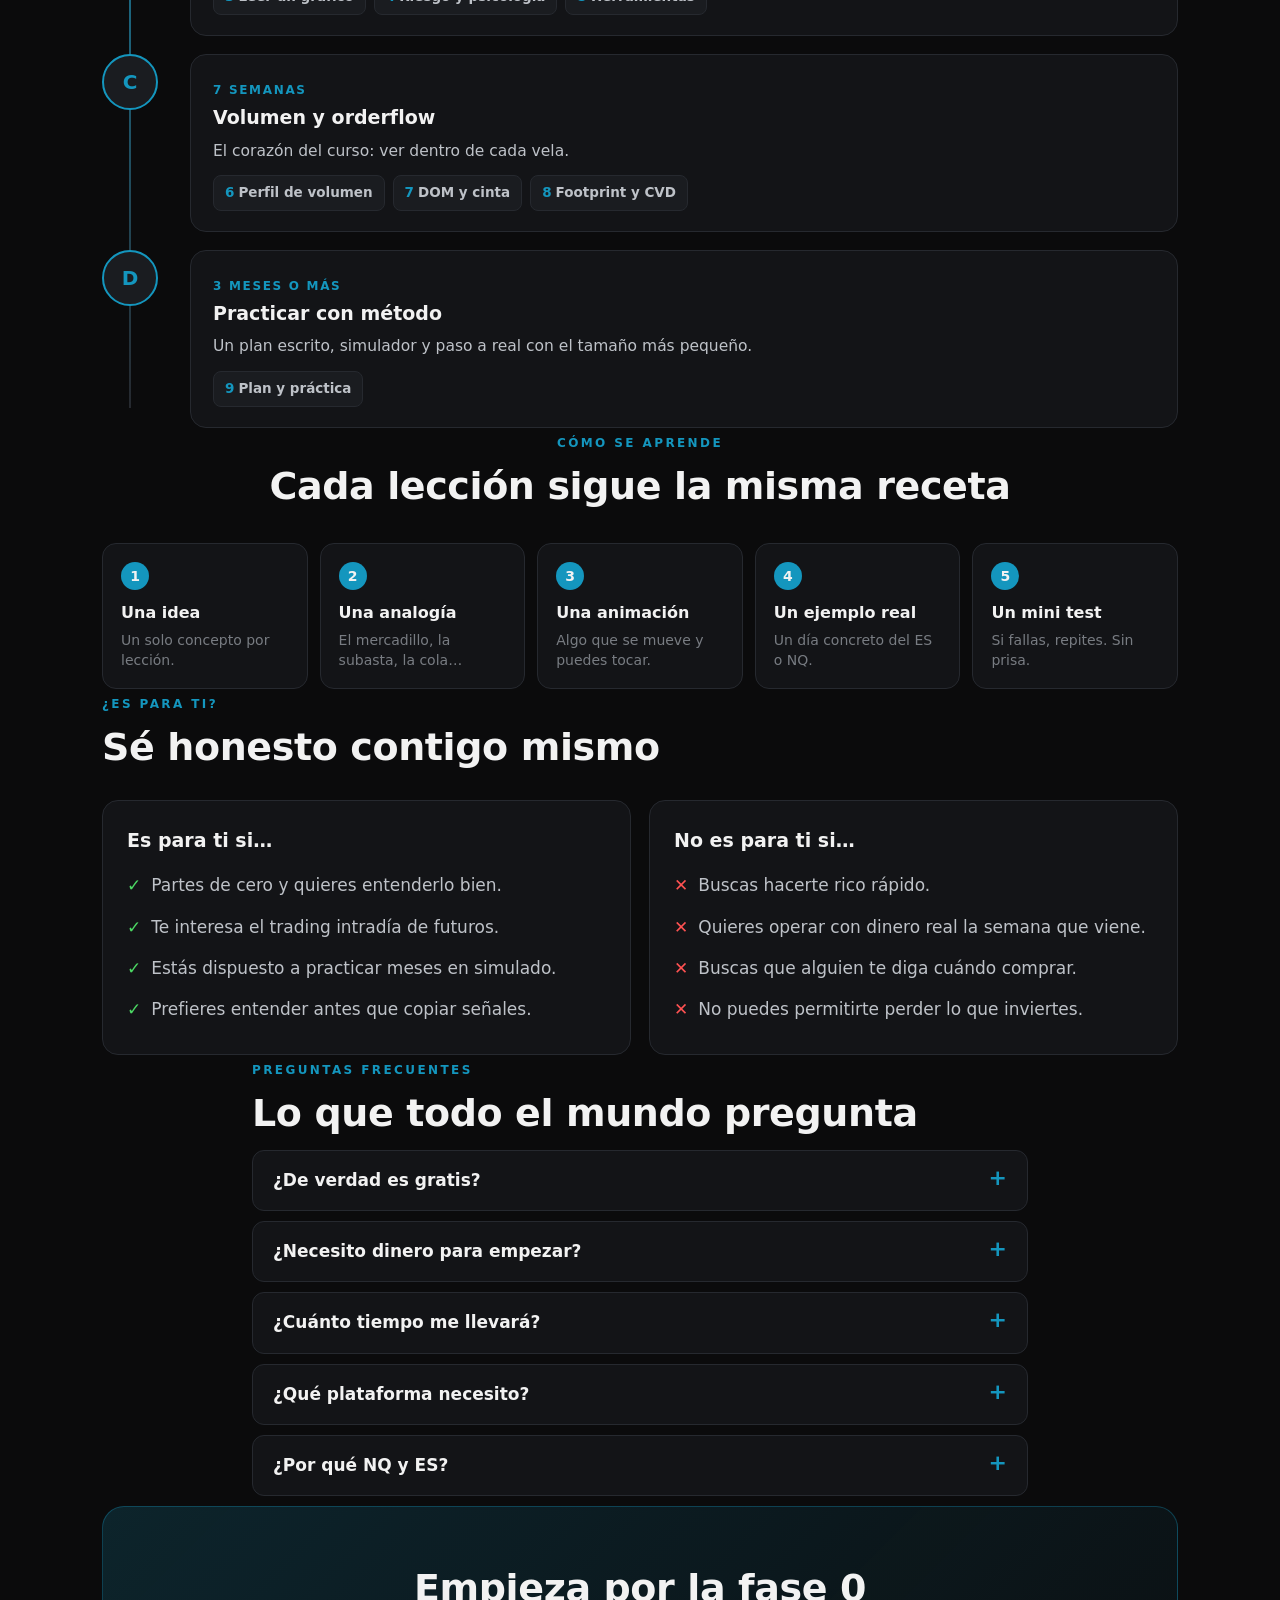
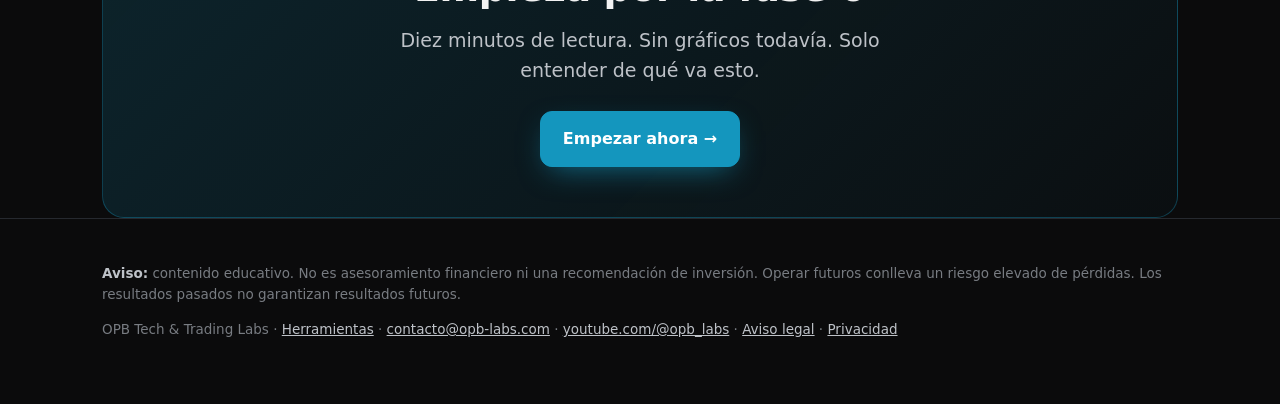
==== commit 761e2435: "Add files via upload" ====
--- a/index.html
+++ b/index.html
@@ -8,8 +8,7 @@
 <meta property="og:title" content="De cero a Orderflow · Curso gratuito">
 <meta property="og:description" content="Aprende a leer el mercado por dentro: de no saber nada a usar DOM, footprint y CVD en los futuros NQ y ES.">
 <link rel="icon" href="assets/logo.svg" type="image/svg+xml">
-<link rel="preconnect" href="https://fonts.googleapis.com">
-<link href="https://fonts.googleapis.com/css2?family=Montserrat:wght@400;500;600;700;800&family=JetBrains+Mono:wght@500;600&display=swap" rel="stylesheet">
+<link rel="stylesheet" href="assets/fonts.css">
 <style>
 :root{--bg:#0B0B0C;--panel:#131417;--panel2:#1a1c20;--line:#26292f;--acc:#1496BE;--w:#F2F2F2;--t2:#BEC2C8;--t3:#787C82;--g:#4CD964;--r:#FF5252;--y:#FFE14D}
 *{box-sizing:border-box}html{scroll-behavior:smooth}
@@ -172,7 +171,7 @@
 
 <footer><div class="wrap">
   <p><b style="color:#BEC2C8">Aviso:</b> contenido educativo. No es asesoramiento financiero ni una recomendación de inversión. Operar futuros conlleva un riesgo elevado de pérdidas. Los resultados pasados no garantizan resultados futuros.</p>
-  <p>OPB Tech &amp; Trading Labs · <a href="herramientas.html">Herramientas</a> · <a href="mailto:contacto@opb-labs.com">contacto@opb-labs.com</a> · <a href="https://www.youtube.com/@opb_labs" target="_blank" rel="noopener">youtube.com/@opb_labs</a></p>
+  <p>OPB Tech &amp; Trading Labs · <a href="herramientas.html">Herramientas</a> · <a href="mailto:contacto@opb-labs.com">contacto@opb-labs.com</a> · <a href="https://www.youtube.com/@opb_labs" target="_blank" rel="noopener">youtube.com/@opb_labs</a> · <a href="aviso-legal.html">Aviso legal</a> · <a href="privacidad.html">Privacidad</a></p>
 </div></footer>
 
 <script>
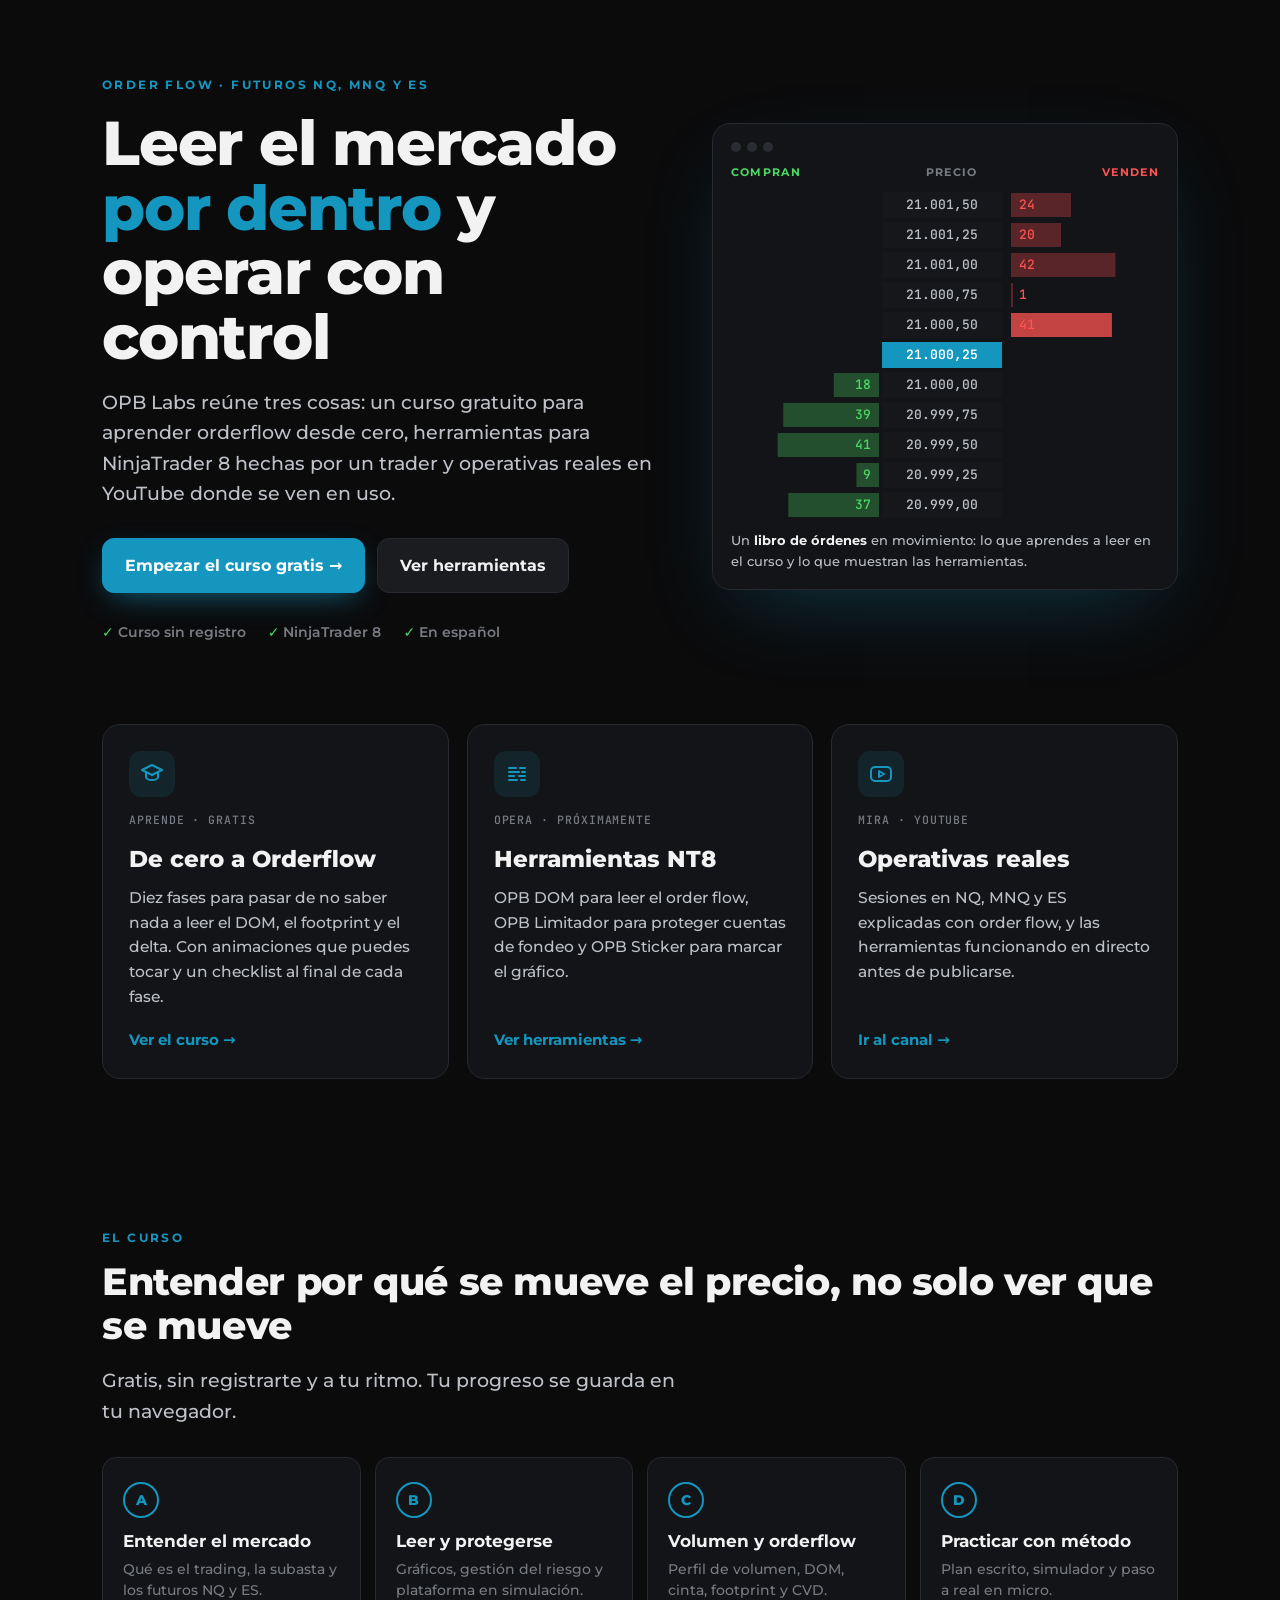
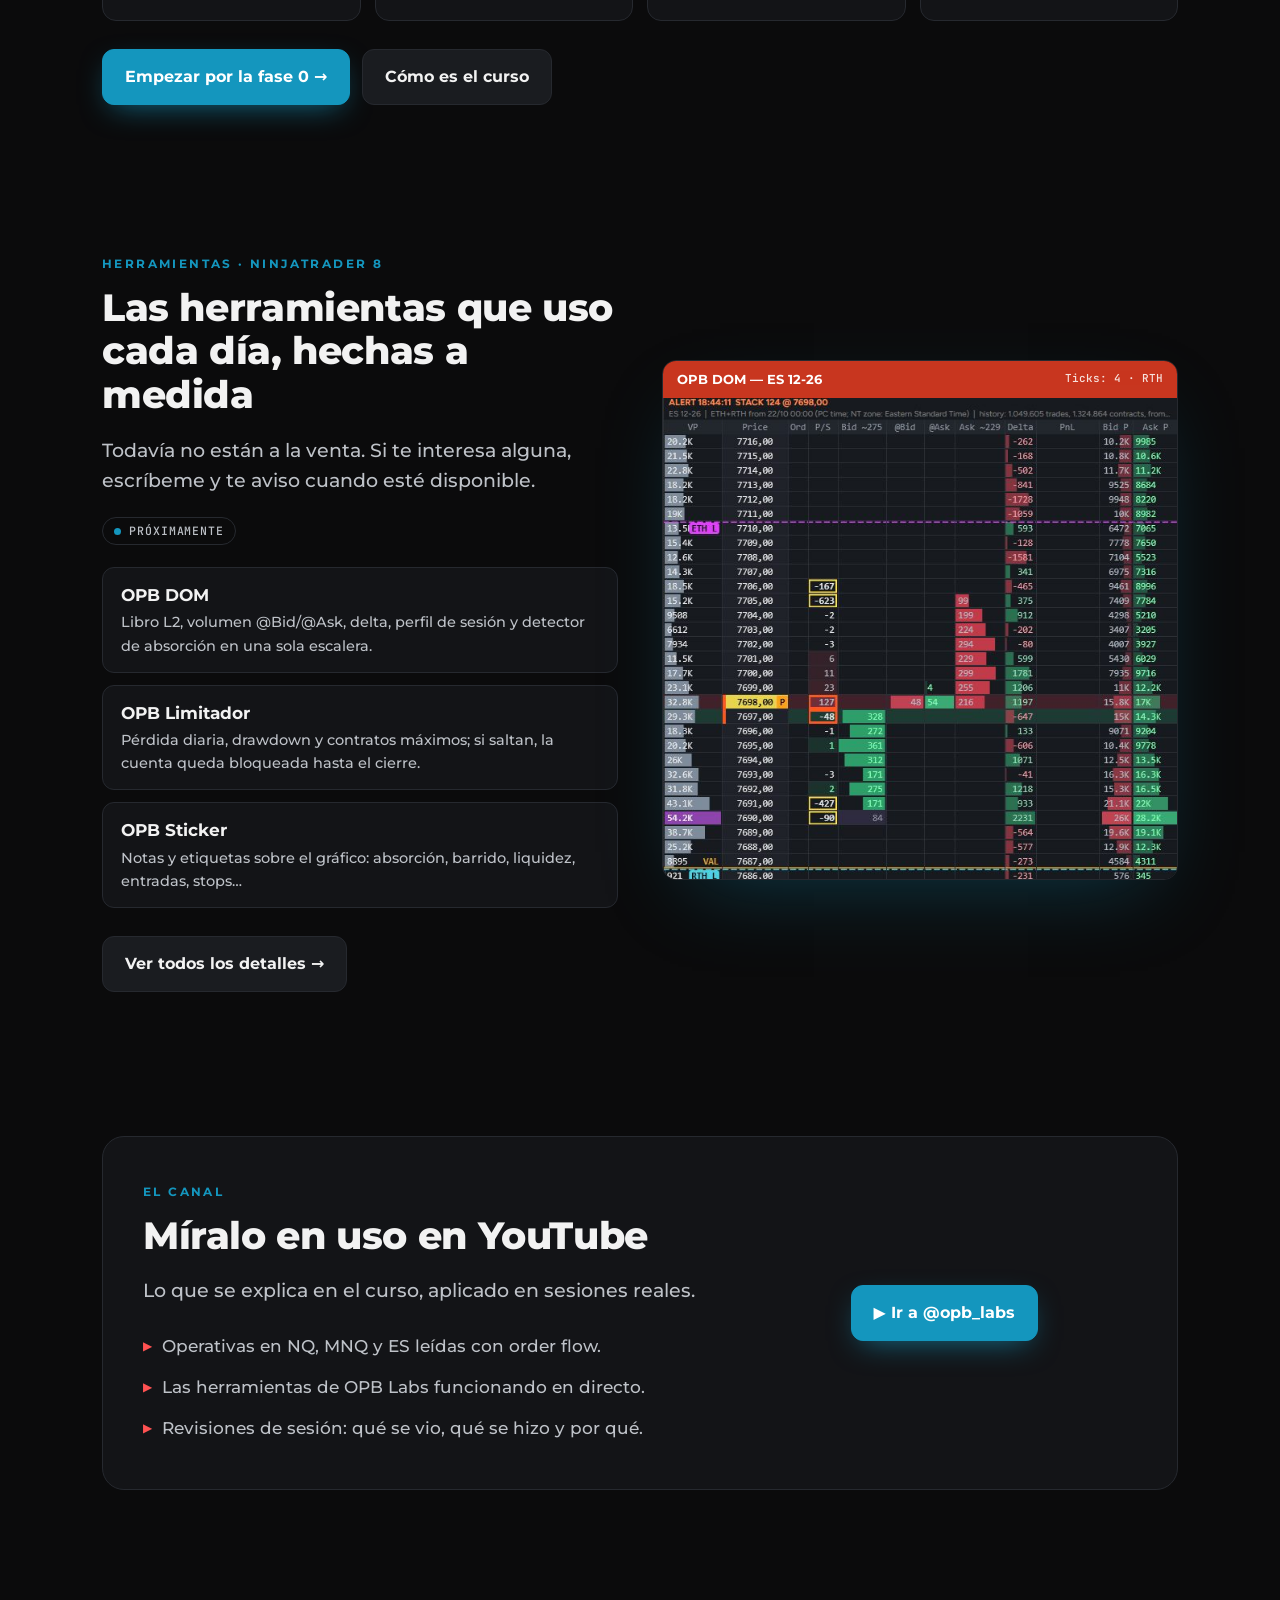
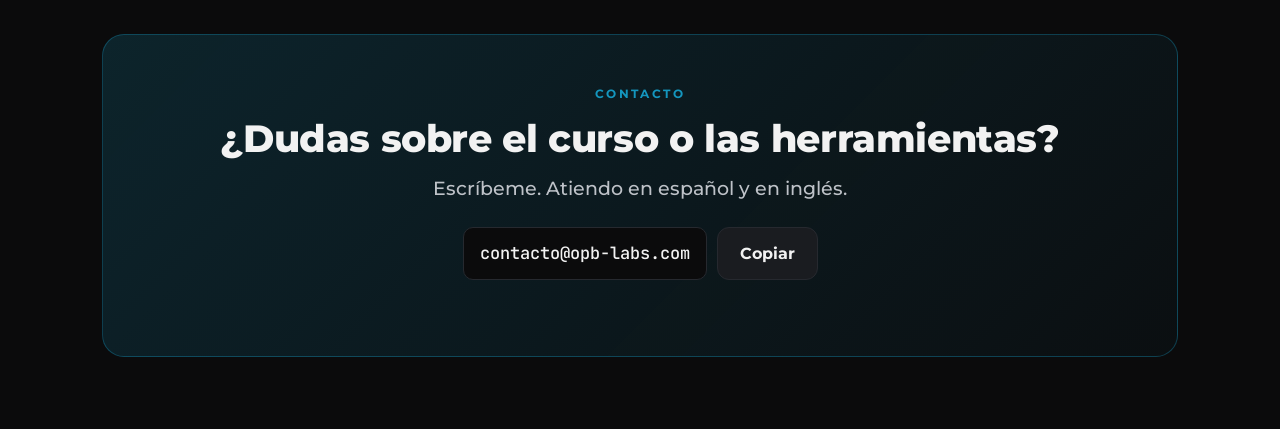
==== commit ffaee87b: "Add files via upload" ====
--- a/index.html
+++ b/index.html
@@ -3,10 +3,10 @@
 <head>
 <meta charset="utf-8">
 <meta name="viewport" content="width=device-width,initial-scale=1">
-<title>De cero a Orderflow · Curso gratuito · OPB Labs</title>
-<meta name="description" content="Curso gratuito para aprender trading de futuros del Nasdaq y S&P 500 desde cero hasta orderflow, con animaciones interactivas.">
-<meta property="og:title" content="De cero a Orderflow · Curso gratuito">
-<meta property="og:description" content="Aprende a leer el mercado por dentro: de no saber nada a usar DOM, footprint y CVD en los futuros NQ y ES.">
+<title>OPB Labs · Order flow para futuros: curso, herramientas y operativas</title>
+<meta name="description" content="OPB Labs: curso gratuito de orderflow desde cero, herramientas para NinjaTrader 8 y operativas reales en YouTube sobre los futuros NQ, MNQ y ES.">
+<meta property="og:title" content="OPB Labs · Order flow para futuros">
+<meta property="og:description" content="Aprende a leer el mercado por dentro, opera con herramientas hechas por un trader y míralas en uso en YouTube.">
 <link rel="icon" href="assets/logo.svg" type="image/svg+xml">
 <link rel="stylesheet" href="assets/fonts.css">
 <style>
@@ -20,17 +20,16 @@
 nav .wrap{display:flex;align-items:center;justify-content:space-between;height:60px}
 .brand{display:flex;align-items:center;gap:10px;text-decoration:none;font-weight:800;letter-spacing:.06em}.brand b{color:var(--acc)}
 .links a{color:var(--t2);text-decoration:none;font-weight:600;font-size:14px;margin-left:22px}.links a:hover{color:var(--w)}
-.btn{display:inline-flex;align-items:center;gap:8px;text-decoration:none;font-weight:700;font-size:16px;padding:14px 22px;border-radius:12px;border:1px solid var(--line);background:var(--panel2);transition:.2s}
+.btn{display:inline-flex;align-items:center;gap:8px;text-decoration:none;font-weight:700;font-size:16px;padding:14px 22px;border-radius:12px;border:1px solid var(--line);background:var(--panel2);color:var(--w);font-family:inherit;cursor:pointer;transition:.2s}
 .btn:hover{border-color:var(--acc);transform:translateY(-2px)}
 .btn.main{background:var(--acc);border-color:var(--acc);color:#fff;box-shadow:0 10px 30px -10px rgba(20,150,190,.7)}
 .kicker{display:inline-block;color:var(--acc);font-weight:700;font-size:12px;letter-spacing:.2em;text-transform:uppercase}
-h1{font-weight:800;font-size:clamp(36px,6vw,64px);line-height:1.04;letter-spacing:-.02em;margin:14px 0 18px}
+h1{font-weight:800;font-size:clamp(36px,6vw,62px);line-height:1.04;letter-spacing:-.02em;margin:14px 0 18px}
 h1 em{font-style:normal;color:var(--acc)}
 h2{font-weight:800;font-size:clamp(26px,3.6vw,38px);line-height:1.15;letter-spacing:-.01em;margin:10px 0 14px}
-.sub{color:var(--t2);font-size:19px;max-width:560px}
-section{padding:84px 0}
-.hero{display:grid;grid-template-columns:1.1fr .9fr;gap:40px;align-items:center;padding:70px 22px 60px}
-@media(max-width:860px){.hero{grid-template-columns:1fr}.links a:not(.yt){display:none}}
+.sub{color:var(--t2);font-size:19px;max-width:580px}
+section{padding:80px 0}section.wrap{padding:72px 22px}
+.hero{display:grid;grid-template-columns:1.1fr .9fr;gap:40px;align-items:center;padding:70px 22px 40px}
 .cta{display:flex;gap:12px;flex-wrap:wrap;margin-top:28px}
 .trust{display:flex;gap:22px;flex-wrap:wrap;margin-top:28px;color:var(--t3);font-size:14px;font-weight:600}
 .trust span:before{content:"✓ ";color:var(--g)}
@@ -39,143 +38,162 @@
 .screen-label{display:flex;justify-content:space-between;font-size:11px;letter-spacing:.12em;color:var(--t3);font-weight:700;margin-bottom:8px}
 #ladder{width:100%;height:330px;display:block}
 .screen-cap{font-size:13px;color:var(--t2);margin-top:10px}.screen-cap b{color:var(--w)}
-.grid3{display:grid;grid-template-columns:repeat(3,1fr);gap:18px;margin-top:34px}
-@media(max-width:860px){.grid3{grid-template-columns:1fr}}
-.card{background:var(--panel);border:1px solid var(--line);border-radius:16px;padding:24px;transition:.2s}
-.card:hover{border-color:#34404a}
+/* tres pilares */
+.pillars{display:grid;grid-template-columns:repeat(3,1fr);gap:18px;margin-top:10px}
+.pillar{display:flex;flex-direction:column;background:var(--panel);border:1px solid var(--line);border-radius:18px;padding:26px;text-decoration:none;transition:.2s}
+.pillar:hover{border-color:var(--acc);transform:translateY(-3px)}
+.pillar .tag{font-family:"JetBrains Mono",monospace;font-size:11.5px;letter-spacing:.08em;text-transform:uppercase;color:var(--t3)}
+.pillar h3{margin:12px 0 8px;font-size:23px;font-weight:800}
+.pillar p{margin:0 0 18px;color:var(--t2);font-size:15.5px;flex:1}
+.pillar .go{color:var(--acc);font-weight:700;font-size:15px}
 .ico{width:46px;height:46px;border-radius:12px;background:rgba(20,150,190,.12);display:grid;place-items:center;margin-bottom:14px}
-.card h3{margin:0 0 6px;font-size:19px;font-weight:700}.card p{margin:0;color:var(--t2);font-size:15.5px}
-.center{text-align:center}.center .sub{margin:0 auto}
-.path{position:relative;margin-top:40px;display:grid;gap:18px}
-.step{display:grid;grid-template-columns:70px 1fr;gap:18px;align-items:start}
-.dot{width:56px;height:56px;border-radius:50%;background:var(--panel2);border:2px solid var(--acc);display:grid;place-items:center;font-weight:800;color:var(--acc);font-size:20px;position:relative;z-index:1}
-.path:before{content:"";position:absolute;left:27px;top:20px;bottom:20px;width:2px;background:linear-gradient(var(--acc),#26292f)}
-.step .card{padding:20px 22px}
-.step .card small{color:var(--acc);font-weight:700;font-size:12px;letter-spacing:.14em}
-.phases{display:flex;flex-wrap:wrap;gap:8px;margin-top:12px}
-.phases a{text-decoration:none;font-size:13.5px;font-weight:600;color:var(--t2);background:var(--panel2);border:1px solid var(--line);border-radius:8px;padding:6px 11px;transition:.15s}
-.phases a:hover{color:var(--w);border-color:var(--acc)}
-.phases a b{color:var(--acc);margin-right:4px}
-.method{display:grid;grid-template-columns:repeat(5,1fr);gap:12px;margin-top:34px;counter-reset:m}
-@media(max-width:860px){.method{grid-template-columns:1fr 1fr}}
-.m{background:var(--panel);border:1px solid var(--line);border-radius:14px;padding:18px;counter-increment:m}
-.m:before{content:counter(m);display:inline-grid;place-items:center;width:28px;height:28px;border-radius:50%;background:var(--acc);font-weight:800;font-size:14px;margin-bottom:10px}
-.m b{display:block;font-size:16px}.m span{color:var(--t3);font-size:14px;line-height:1.45;display:block;margin-top:4px}
-.two{display:grid;grid-template-columns:1fr 1fr;gap:18px;margin-top:30px}
-@media(max-width:760px){.two{grid-template-columns:1fr}}
-.two ul{list-style:none;padding:0;margin:10px 0 0}.two li{padding:7px 0;color:var(--t2);display:flex;gap:10px}
-.yes li:before{content:"✓";color:var(--g);font-weight:800}.no li:before{content:"✕";color:var(--r);font-weight:800}
-details{background:var(--panel);border:1px solid var(--line);border-radius:12px;padding:16px 20px;margin:10px 0}
-details[open]{border-color:#34404a}
-summary{cursor:pointer;font-weight:700;list-style:none;display:flex;justify-content:space-between;gap:12px}
-summary::-webkit-details-marker{display:none}summary:after{content:"+";color:var(--acc);font-size:22px;line-height:1}
-details[open] summary:after{content:"−"}
-details p{color:var(--t2);margin:10px 0 0}
-.final{background:linear-gradient(135deg,rgba(20,150,190,.18),rgba(20,150,190,.03));border:1px solid rgba(20,150,190,.35);border-radius:22px;padding:50px 30px;text-align:center}
+/* curso */
+.blocks{display:grid;grid-template-columns:repeat(4,1fr);gap:14px;margin-top:30px}
+.blk{background:var(--panel);border:1px solid var(--line);border-radius:14px;padding:20px}
+.blk .l{display:inline-grid;place-items:center;width:36px;height:36px;border-radius:50%;border:2px solid var(--acc);color:var(--acc);font-weight:800;margin-bottom:10px}
+.blk b{display:block;font-size:17px}.blk span{display:block;color:var(--t3);font-size:14px;line-height:1.45;margin-top:4px}
+/* herramientas */
+.split{display:grid;grid-template-columns:1fr 1fr;gap:44px;align-items:center}
+.shot{border:1px solid var(--line);border-radius:14px;overflow:hidden;background:#000;box-shadow:0 30px 80px -30px rgba(20,150,190,.35);margin:0}
+.shot .bar{display:flex;justify-content:space-between;align-items:center;padding:8px 14px;background:#C8361F;color:#fff;font-weight:700;font-size:13px}
+.shot .bar i{font-style:normal;font-family:"JetBrains Mono",monospace;font-weight:500;font-size:11px;opacity:.85}
+.shot img{display:block;width:100%;height:auto}
+.prods{list-style:none;padding:0;margin:22px 0 0;display:grid;gap:12px}
+.prods li{background:var(--panel);border:1px solid var(--line);border-radius:12px;padding:14px 18px}
+.prods b{font-size:17px}.prods span{display:block;color:var(--t2);font-size:14.5px;margin-top:2px}
+.status{display:inline-flex;align-items:center;gap:8px;font-family:"JetBrains Mono",monospace;font-size:11.5px;letter-spacing:.08em;text-transform:uppercase;color:var(--t2);border:1px solid var(--line);padding:4px 11px;border-radius:999px}
+.status:before{content:"";width:7px;height:7px;border-radius:50%;background:var(--acc)}
+/* canal */
+.yt{background:var(--panel);border:1px solid var(--line);border-radius:22px;padding:40px;display:grid;grid-template-columns:1.2fr .8fr;gap:30px;align-items:center}
+.yt ul{list-style:none;padding:0;margin:0}.yt li{padding:7px 0;color:var(--t2);display:flex;gap:10px}
+.yt li:before{content:"▶";color:var(--r);font-size:12px;line-height:2.1}
+/* contacto */
+.contact{background:linear-gradient(135deg,rgba(20,150,190,.18),rgba(20,150,190,.03));border:1px solid rgba(20,150,190,.35);border-radius:22px;padding:44px 30px;text-align:center}
+.mail{display:flex;gap:10px;justify-content:center;flex-wrap:wrap;margin-top:22px}
+.mail code{font-family:"JetBrains Mono",monospace;font-size:17px;background:var(--bg);border:1px solid var(--line);padding:12px 16px;border-radius:10px;user-select:all}
+.ok{color:var(--g);font-size:14px;min-height:22px;margin:10px 0 0}
 footer{border-top:1px solid var(--line);padding:30px 0 50px;color:var(--t3);font-size:13.5px}
 footer a{color:var(--t2)}
 .reveal{opacity:0;transform:translateY(16px);transition:opacity .7s,transform .7s}.reveal.in{opacity:1;transform:none}
 @media(prefers-reduced-motion:reduce){.reveal{opacity:1;transform:none;transition:none}}
+@media(max-width:860px){.hero,.split,.yt{grid-template-columns:1fr}.pillars{grid-template-columns:1fr}.blocks{grid-template-columns:1fr 1fr}.links a:not(.ytl){display:none}.yt{padding:28px}}
+@media(max-width:480px){.blocks{grid-template-columns:1fr}}
 </style>
 </head>
 <body>
-<div class="topbar"></div>
-<nav><div class="wrap">
-  <a href="index.html" class="brand"><img src="assets/logo.svg" alt="" width="30" height="30">OPB <b>LABS</b></a>
-  <div class="links"><a href="#camino">El camino</a><a href="#preguntas">Preguntas</a><a href="herramientas.html">Herramientas</a><a class="yt" href="https://www.youtube.com/@opb_labs" target="_blank" rel="noopener">YouTube</a></div>
-</div></nav>
+<script src="assets/site.js" data-part="nav"></script>
 
 <header class="wrap hero">
   <div>
-    <span class="kicker">Curso gratuito · 10 fases</span>
-    <h1>Aprende a leer el mercado <em>por dentro</em></h1>
-    <p class="sub">De no saber nada de finanzas a usar el DOM, el footprint y el delta en los futuros del Nasdaq y del S&amp;P 500. Paso a paso, con animaciones que puedes tocar.</p>
+    <span class="kicker">Order flow · Futuros NQ, MNQ y ES</span>
+    <h1>Leer el mercado <em>por dentro</em> y operar con control</h1>
+    <p class="sub">OPB Labs reúne tres cosas: un curso gratuito para aprender orderflow desde cero, herramientas para NinjaTrader 8 hechas por un trader y operativas reales en YouTube donde se ven en uso.</p>
     <div class="cta">
-      <a class="btn main" href="curso.html#fase-0">Empezar desde cero →</a>
-      <a class="btn" href="https://www.youtube.com/@opb_labs" target="_blank" rel="noopener">▶ Ver los vídeos</a>
-    </div>
-    <div class="trust"><span>Sin conocimientos previos</span><span>Sin registrarte</span><span>A tu ritmo</span></div>
+      <a class="btn main" href="aprende.html">Empezar el curso gratis →</a>
+      <a class="btn" href="herramientas.html">Ver herramientas</a>
+    </div>
+    <div class="trust"><span>Curso sin registro</span><span>NinjaTrader 8</span><span>En español</span></div>
   </div>
   <div class="screen" aria-hidden="true">
     <div class="screen-top"><i></i><i></i><i></i></div>
-    <div class="screen-label"><span class="gr" style="color:#4CD964">COMPRAN</span><span>PRECIO</span><span style="color:#FF5252">VENDEN</span></div>
+    <div class="screen-label"><span style="color:#4CD964">COMPRAN</span><span>PRECIO</span><span style="color:#FF5252">VENDEN</span></div>
     <canvas id="ladder"></canvas>
-    <div class="screen-cap">Esto es un <b>libro de órdenes</b>. Al final del curso sabrás leerlo en directo.</div>
+    <div class="screen-cap">Un <b>libro de órdenes</b> en movimiento: lo que aprendes a leer en el curso y lo que muestran las herramientas.</div>
   </div>
 </header>
 
-<section class="wrap reveal">
-  <span class="kicker">Qué vas a conseguir</span>
-  <h2>Entender por qué se mueve el precio,<br>no solo ver que se mueve</h2>
-  <div class="grid3">
-    <div class="card"><div class="ico"><svg width="24" height="24" viewBox="0 0 24 24" fill="none" stroke="#1496BE" stroke-width="2" stroke-linecap="round"><path d="M3 17l6-6 4 4 8-8"/><path d="M14 7h7v7"/></svg></div><h3>Bases sólidas</h3><p>Qué es un futuro, cuánto vale cada movimiento y cómo se lee un gráfico. Explicado con analogías del día a día.</p></div>
-    <div class="card"><div class="ico"><svg width="24" height="24" viewBox="0 0 24 24" fill="none" stroke="#1496BE" stroke-width="2" stroke-linecap="round"><path d="M12 3l8 4v5c0 5-3.5 8-8 9-4.5-1-8-4-8-9V7z"/><path d="M9 12l2 2 4-4"/></svg></div><h3>Proteger tu dinero</h3><p>Gestión del riesgo antes que nada: cuánto arriesgar, dónde poner el stop y cuándo dejar de operar.</p></div>
-    <div class="card"><div class="ico"><svg width="24" height="24" viewBox="0 0 24 24" fill="none" stroke="#1496BE" stroke-width="2" stroke-linecap="round"><path d="M4 6h7M4 10h10M4 14h5M4 18h8"/><path d="M15 6h5M17 10h3M14 14h6M16 18h4"/></svg></div><h3>Leer el orderflow</h3><p>DOM, cinta, perfil de volumen, footprint y CVD: ver quién empuja el precio en cada momento.</p></div>
-  </div>
-</section>
-
-<section class="wrap reveal" id="camino">
-  <span class="kicker">El camino</span>
-  <h2>4 bloques, 10 fases</h2>
-  <p class="sub">Cada fase termina con un checklist. No pases a la siguiente hasta completarlo.</p>
-  <div class="path">
-    <div class="step"><div class="dot">A</div><div class="card"><small>3 SEMANAS</small><h3>Entender el mercado</h3><p>Qué es el trading, por qué se mueve el precio y qué son los futuros NQ y ES.</p>
-      <div class="phases"><a href="curso.html#fase-0"><b>0</b>Qué es el trading</a><a href="curso.html#fase-1"><b>1</b>La subasta</a><a href="curso.html#fase-2"><b>2</b>Futuros NQ y ES</a></div></div></div>
-    <div class="step"><div class="dot">B</div><div class="card"><small>3 SEMANAS</small><h3>Leer y protegerse</h3><p>Gráficos, gestión del riesgo y tu plataforma en modo simulación.</p>
-      <div class="phases"><a href="curso.html#fase-3"><b>3</b>Leer un gráfico</a><a href="curso.html#fase-4"><b>4</b>Riesgo y psicología</a><a href="curso.html#fase-5"><b>5</b>Herramientas</a></div></div></div>
-    <div class="step"><div class="dot">C</div><div class="card"><small>7 SEMANAS</small><h3>Volumen y orderflow</h3><p>El corazón del curso: ver dentro de cada vela.</p>
-      <div class="phases"><a href="curso.html#fase-6"><b>6</b>Perfil de volumen</a><a href="curso.html#fase-7"><b>7</b>DOM y cinta</a><a href="curso.html#fase-8"><b>8</b>Footprint y CVD</a></div></div></div>
-    <div class="step"><div class="dot">D</div><div class="card"><small>3 MESES O MÁS</small><h3>Practicar con método</h3><p>Un plan escrito, simulador y paso a real con el tamaño más pequeño.</p>
-      <div class="phases"><a href="curso.html#fase-9"><b>9</b>Plan y práctica</a></div></div></div>
-  </div>
-</section>
-
-<section class="wrap reveal center">
-  <span class="kicker">Cómo se aprende</span>
-  <h2>Cada lección sigue la misma receta</h2>
-  <div class="method" style="text-align:left">
-    <div class="m"><b>Una idea</b><span>Un solo concepto por lección.</span></div>
-    <div class="m"><b>Una analogía</b><span>El mercadillo, la subasta, la cola…</span></div>
-    <div class="m"><b>Una animación</b><span>Algo que se mueve y puedes tocar.</span></div>
-    <div class="m"><b>Un ejemplo real</b><span>Un día concreto del ES o NQ.</span></div>
-    <div class="m"><b>Un mini test</b><span>Si fallas, repites. Sin prisa.</span></div>
-  </div>
-</section>
-
-<section class="wrap reveal">
-  <span class="kicker">¿Es para ti?</span>
-  <h2>Sé honesto contigo mismo</h2>
-  <div class="two">
-    <div class="card yes"><h3>Es para ti si…</h3><ul><li>Partes de cero y quieres entenderlo bien.</li><li>Te interesa el trading intradía de futuros.</li><li>Estás dispuesto a practicar meses en simulado.</li><li>Prefieres entender antes que copiar señales.</li></ul></div>
-    <div class="card no"><h3>No es para ti si…</h3><ul><li>Buscas hacerte rico rápido.</li><li>Quieres operar con dinero real la semana que viene.</li><li>Buscas que alguien te diga cuándo comprar.</li><li>No puedes permitirte perder lo que inviertes.</li></ul></div>
-  </div>
-</section>
-
-<section class="wrap reveal" id="preguntas" style="max-width:820px">
-  <span class="kicker">Preguntas frecuentes</span>
-  <h2>Lo que todo el mundo pregunta</h2>
-  <details><summary>¿De verdad es gratis?</summary><p>Sí. Todo el contenido de esta web es gratuito y no hace falta registrarse. Tu progreso se guarda en tu propio navegador.</p></details>
-  <details><summary>¿Necesito dinero para empezar?</summary><p>No. Las primeras fases son teoría y práctica en cuenta de simulación. No se recomienda operar con dinero real hasta la fase 9, y siempre empezando con micros (MES o MNQ).</p></details>
-  <details><summary>¿Cuánto tiempo me llevará?</summary><p>Unas 13 semanas de aprendizaje con 5–7 horas a la semana, más varios meses de práctica en simulado. Lo importante es completar cada checklist, no la fecha.</p></details>
-  <details><summary>¿Qué plataforma necesito?</summary><p>Cualquiera que muestre DOM y footprint: NinjaTrader 8, Sierra Chart, ATAS o Quantower, entre otras. En la fase 5 se explica cómo montarlo en simulación.</p></details>
-  <details><summary>¿Por qué NQ y ES?</summary><p>Son los futuros más negociados sobre índices de EE. UU., con mucha liquidez y versiones micro para empezar con poco riesgo.</p></details>
-</section>
-
-<section class="wrap reveal">
-  <div class="final">
-    <h2>Empieza por la fase 0</h2>
-    <p class="sub" style="margin:0 auto 26px">Diez minutos de lectura. Sin gráficos todavía. Solo entender de qué va esto.</p>
-    <a class="btn main" href="curso.html#fase-0">Empezar ahora →</a>
-  </div>
-</section>
-
-<footer><div class="wrap">
-  <p><b style="color:#BEC2C8">Aviso:</b> contenido educativo. No es asesoramiento financiero ni una recomendación de inversión. Operar futuros conlleva un riesgo elevado de pérdidas. Los resultados pasados no garantizan resultados futuros.</p>
-  <p>OPB Tech &amp; Trading Labs · <a href="herramientas.html">Herramientas</a> · <a href="mailto:contacto@opb-labs.com">contacto@opb-labs.com</a> · <a href="https://www.youtube.com/@opb_labs" target="_blank" rel="noopener">youtube.com/@opb_labs</a> · <a href="aviso-legal.html">Aviso legal</a> · <a href="privacidad.html">Privacidad</a></p>
-</div></footer>
+<section class="wrap reveal" style="padding-top:30px">
+  <div class="pillars">
+    <a class="pillar" href="aprende.html">
+      <div class="ico"><svg width="24" height="24" viewBox="0 0 24 24" fill="none" stroke="#1496BE" stroke-width="2" stroke-linecap="round" stroke-linejoin="round"><path d="M2 8l10-5 10 5-10 5z"/><path d="M6 10v5c0 1.7 2.7 3 6 3s6-1.3 6-3v-5"/></svg></div>
+      <span class="tag">Aprende · Gratis</span>
+      <h3>De cero a Orderflow</h3>
+      <p>Diez fases para pasar de no saber nada a leer el DOM, el footprint y el delta. Con animaciones que puedes tocar y un checklist al final de cada fase.</p>
+      <span class="go">Ver el curso →</span>
+    </a>
+    <a class="pillar" href="herramientas.html">
+      <div class="ico"><svg width="24" height="24" viewBox="0 0 24 24" fill="none" stroke="#1496BE" stroke-width="2" stroke-linecap="round"><path d="M4 6h7M4 10h10M4 14h5M4 18h8"/><path d="M15 6h5M17 10h3M14 14h6M16 18h4"/></svg></div>
+      <span class="tag">Opera · Próximamente</span>
+      <h3>Herramientas NT8</h3>
+      <p>OPB DOM para leer el order flow, OPB Limitador para proteger cuentas de fondeo y OPB Sticker para marcar el gráfico.</p>
+      <span class="go">Ver herramientas →</span>
+    </a>
+    <a class="pillar" href="https://www.youtube.com/@opb_labs" target="_blank" rel="noopener">
+      <div class="ico"><svg width="24" height="24" viewBox="0 0 24 24" fill="none" stroke="#1496BE" stroke-width="2" stroke-linecap="round" stroke-linejoin="round"><rect x="2" y="5" width="20" height="14" rx="4"/><path d="M10 9l5 3-5 3z"/></svg></div>
+      <span class="tag">Mira · YouTube</span>
+      <h3>Operativas reales</h3>
+      <p>Sesiones en NQ, MNQ y ES explicadas con order flow, y las herramientas funcionando en directo antes de publicarse.</p>
+      <span class="go">Ir al canal →</span>
+    </a>
+  </div>
+</section>
+
+<section class="wrap reveal" id="curso">
+  <span class="kicker">El curso</span>
+  <h2>Entender por qué se mueve el precio, no solo ver que se mueve</h2>
+  <p class="sub">Gratis, sin registrarte y a tu ritmo. Tu progreso se guarda en tu navegador.</p>
+  <div class="blocks">
+    <div class="blk"><span class="l">A</span><b>Entender el mercado</b><span>Qué es el trading, la subasta y los futuros NQ y ES.</span></div>
+    <div class="blk"><span class="l">B</span><b>Leer y protegerse</b><span>Gráficos, gestión del riesgo y plataforma en simulación.</span></div>
+    <div class="blk"><span class="l">C</span><b>Volumen y orderflow</b><span>Perfil de volumen, DOM, cinta, footprint y CVD.</span></div>
+    <div class="blk"><span class="l">D</span><b>Practicar con método</b><span>Plan escrito, simulador y paso a real en micro.</span></div>
+  </div>
+  <div class="cta"><a class="btn main" href="curso.html#fase-0">Empezar por la fase 0 →</a><a class="btn" href="aprende.html">Cómo es el curso</a></div>
+</section>
+
+<section class="wrap reveal" id="herramientas">
+  <div class="split">
+    <div>
+      <span class="kicker">Herramientas · NinjaTrader 8</span>
+      <h2>Las herramientas que uso cada día, hechas a medida</h2>
+      <p class="sub">Todavía no están a la venta. Si te interesa alguna, escríbeme y te aviso cuando esté disponible.</p>
+      <span class="status">Próximamente</span>
+      <ul class="prods">
+        <li><b>OPB DOM</b><span>Libro L2, volumen @Bid/@Ask, delta, perfil de sesión y detector de absorción en una sola escalera.</span></li>
+        <li><b>OPB Limitador</b><span>Pérdida diaria, drawdown y contratos máximos; si saltan, la cuenta queda bloqueada hasta el cierre.</span></li>
+        <li><b>OPB Sticker</b><span>Notas y etiquetas sobre el gráfico: absorción, barrido, liquidez, entradas, stops…</span></li>
+      </ul>
+      <div class="cta"><a class="btn" href="herramientas.html">Ver todos los detalles →</a></div>
+    </div>
+    <figure class="shot">
+      <div class="bar">OPB DOM — ES 12-26 <i>Ticks: 4 · RTH</i></div>
+      <img src="assets/opb-dom.jpg" alt="Captura del OPB DOM en el ES con perfil de volumen, libro bid y ask, volumen ejecutado y delta por nivel" width="638" height="598">
+    </figure>
+  </div>
+</section>
+
+<section class="wrap reveal" id="canal">
+  <div class="yt">
+    <div>
+      <span class="kicker">El canal</span>
+      <h2>Míralo en uso en YouTube</h2>
+      <p class="sub">Lo que se explica en el curso, aplicado en sesiones reales.</p>
+      <ul>
+        <li>Operativas en NQ, MNQ y ES leídas con order flow.</li>
+        <li>Las herramientas de OPB Labs funcionando en directo.</li>
+        <li>Revisiones de sesión: qué se vio, qué se hizo y por qué.</li>
+      </ul>
+    </div>
+    <div style="text-align:center">
+      <a class="btn main" href="https://www.youtube.com/@opb_labs" target="_blank" rel="noopener">▶ Ir a @opb_labs</a>
+    </div>
+  </div>
+</section>
+
+<section class="wrap reveal" id="contacto">
+  <div class="contact">
+    <span class="kicker">Contacto</span>
+    <h2>¿Dudas sobre el curso o las herramientas?</h2>
+    <p class="sub" style="margin:0 auto">Escríbeme. Atiendo en español y en inglés.</p>
+    <div class="mail"><code id="mail">contacto@opb-labs.com</code><button class="btn" id="copy" type="button">Copiar</button></div>
+    <p class="ok" id="ok" aria-live="polite"></p>
+  </div>
+</section>
+
+<script src="assets/site.js" data-part="footer"></script>
 
 <script>
-/* libro de órdenes animado de la portada */
+/* libro de órdenes animado */
 (function(){
   const cv=document.getElementById('ladder');const rows=11;let price=21000,bids=[],asks=[],flash=-1,ft=0,dir=0;
   for(let i=0;i<rows;i++){bids.push(10+Math.random()*40);asks.push(10+Math.random()*40);}
@@ -196,6 +214,12 @@
     else flash=-1;draw();}
   const reduce=matchMedia('(prefers-reduced-motion: reduce)').matches;draw();if(!reduce)setInterval(step,260);addEventListener('resize',draw);
 })();
+/* copiar correo */
+document.getElementById('copy').addEventListener('click',function(){
+  var t=document.getElementById('mail').textContent.trim(),ok=document.getElementById('ok');
+  function sel(){var r=document.createRange();r.selectNodeContents(document.getElementById('mail'));var s=getSelection();s.removeAllRanges();s.addRange(r);ok.textContent='Seleccionado: pulsa Ctrl+C para copiarlo.';}
+  if(navigator.clipboard&&navigator.clipboard.writeText){navigator.clipboard.writeText(t).then(function(){ok.textContent='Copiado: '+t;},sel);}else sel();
+});
 /* aparición suave de secciones */
 (function(){const els=document.querySelectorAll('.reveal');if(!('IntersectionObserver' in window)){els.forEach(e=>e.classList.add('in'));return;}
   const io=new IntersectionObserver(es=>es.forEach(e=>{if(e.isIntersecting){e.target.classList.add('in');io.unobserve(e.target);}}),{threshold:.12});els.forEach(e=>io.observe(e));})();
--- a/assets/fonts.css
+++ b/assets/fonts.css
@@ -0,0 +1,8 @@
+/* Fuentes servidas desde opb-labs.com (licencia SIL OFL, ver OFL-*.txt) */
+@font-face{font-family:Montserrat;font-style:normal;font-weight:400;font-display:swap;src:url(montserrat-latin-400-normal.woff2) format('woff2')}
+@font-face{font-family:Montserrat;font-style:normal;font-weight:500;font-display:swap;src:url(montserrat-latin-500-normal.woff2) format('woff2')}
+@font-face{font-family:Montserrat;font-style:normal;font-weight:600;font-display:swap;src:url(montserrat-latin-600-normal.woff2) format('woff2')}
+@font-face{font-family:Montserrat;font-style:normal;font-weight:700;font-display:swap;src:url(montserrat-latin-700-normal.woff2) format('woff2')}
+@font-face{font-family:Montserrat;font-style:normal;font-weight:800;font-display:swap;src:url(montserrat-latin-800-normal.woff2) format('woff2')}
+@font-face{font-family:'JetBrains Mono';font-style:normal;font-weight:500;font-display:swap;src:url(jetbrains-mono-latin-500-normal.woff2) format('woff2')}
+@font-face{font-family:'JetBrains Mono';font-style:normal;font-weight:600;font-display:swap;src:url(jetbrains-mono-latin-600-normal.woff2) format('woff2')}
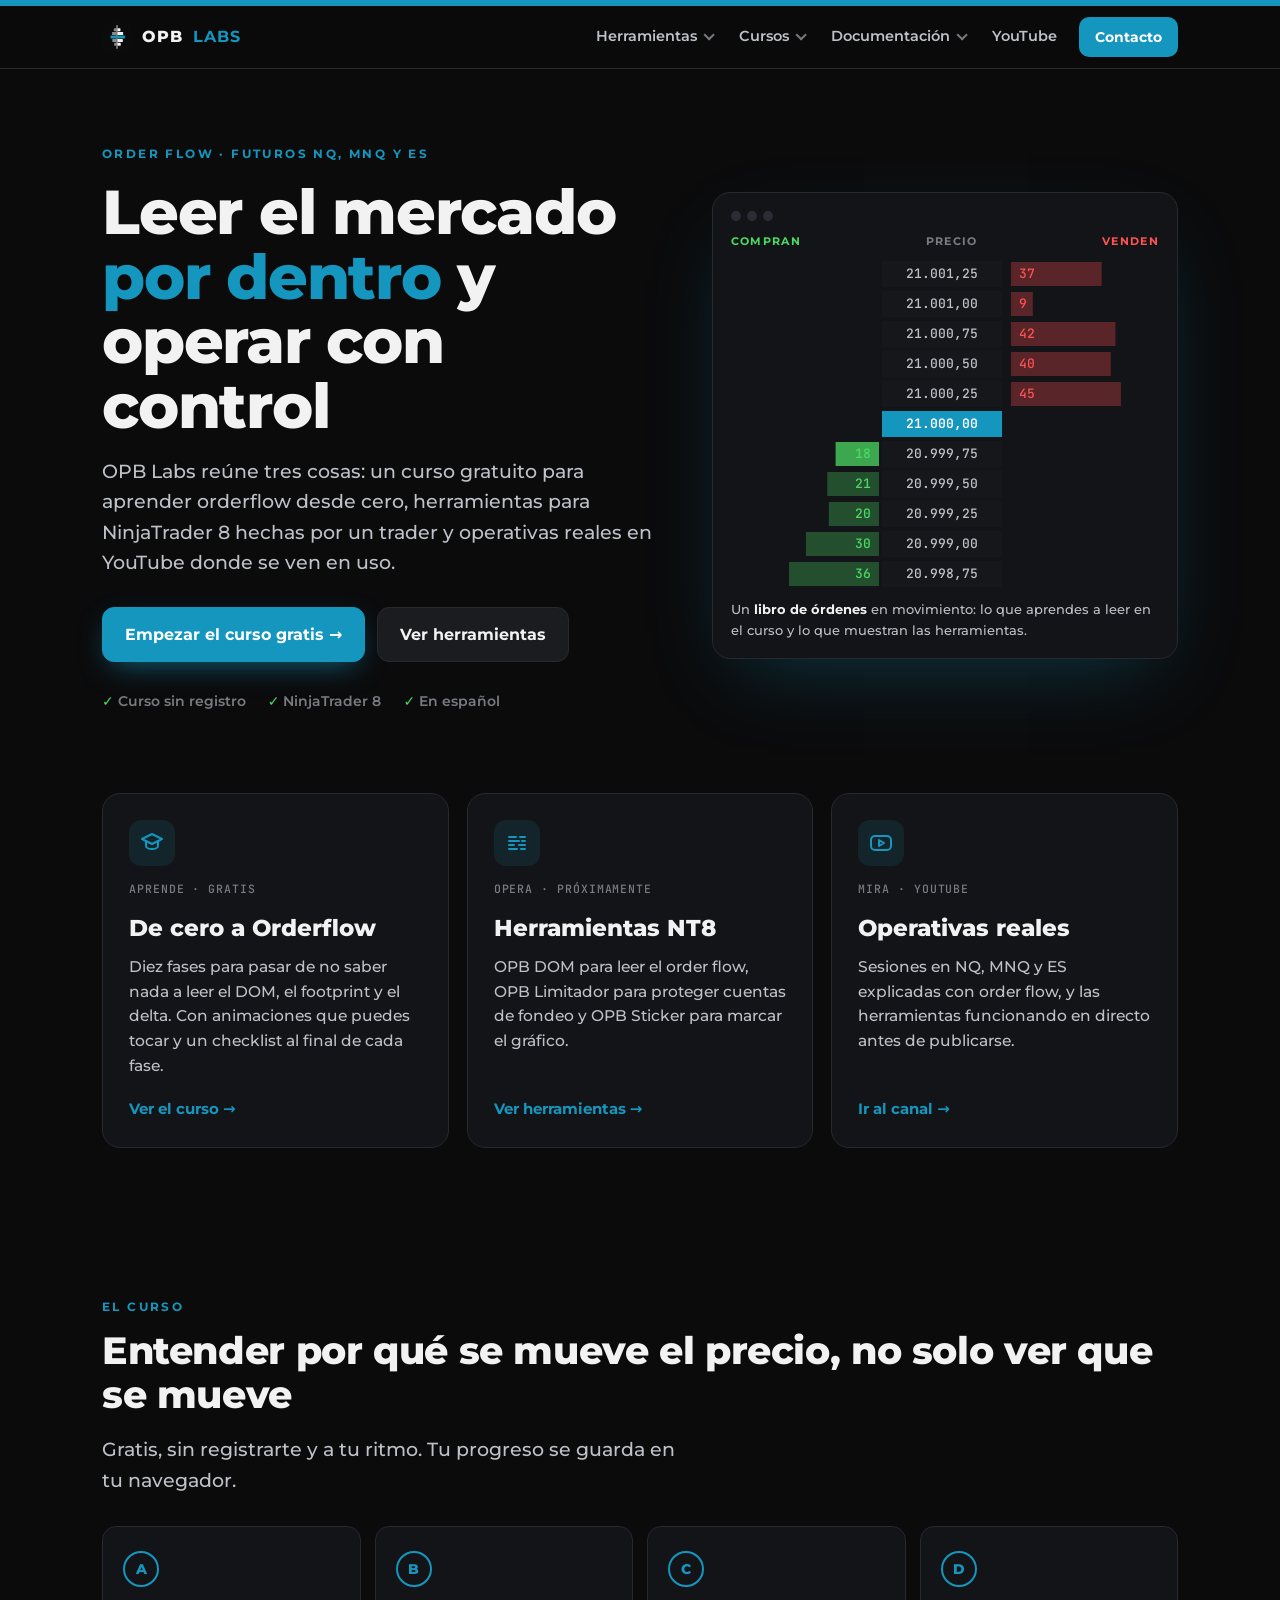
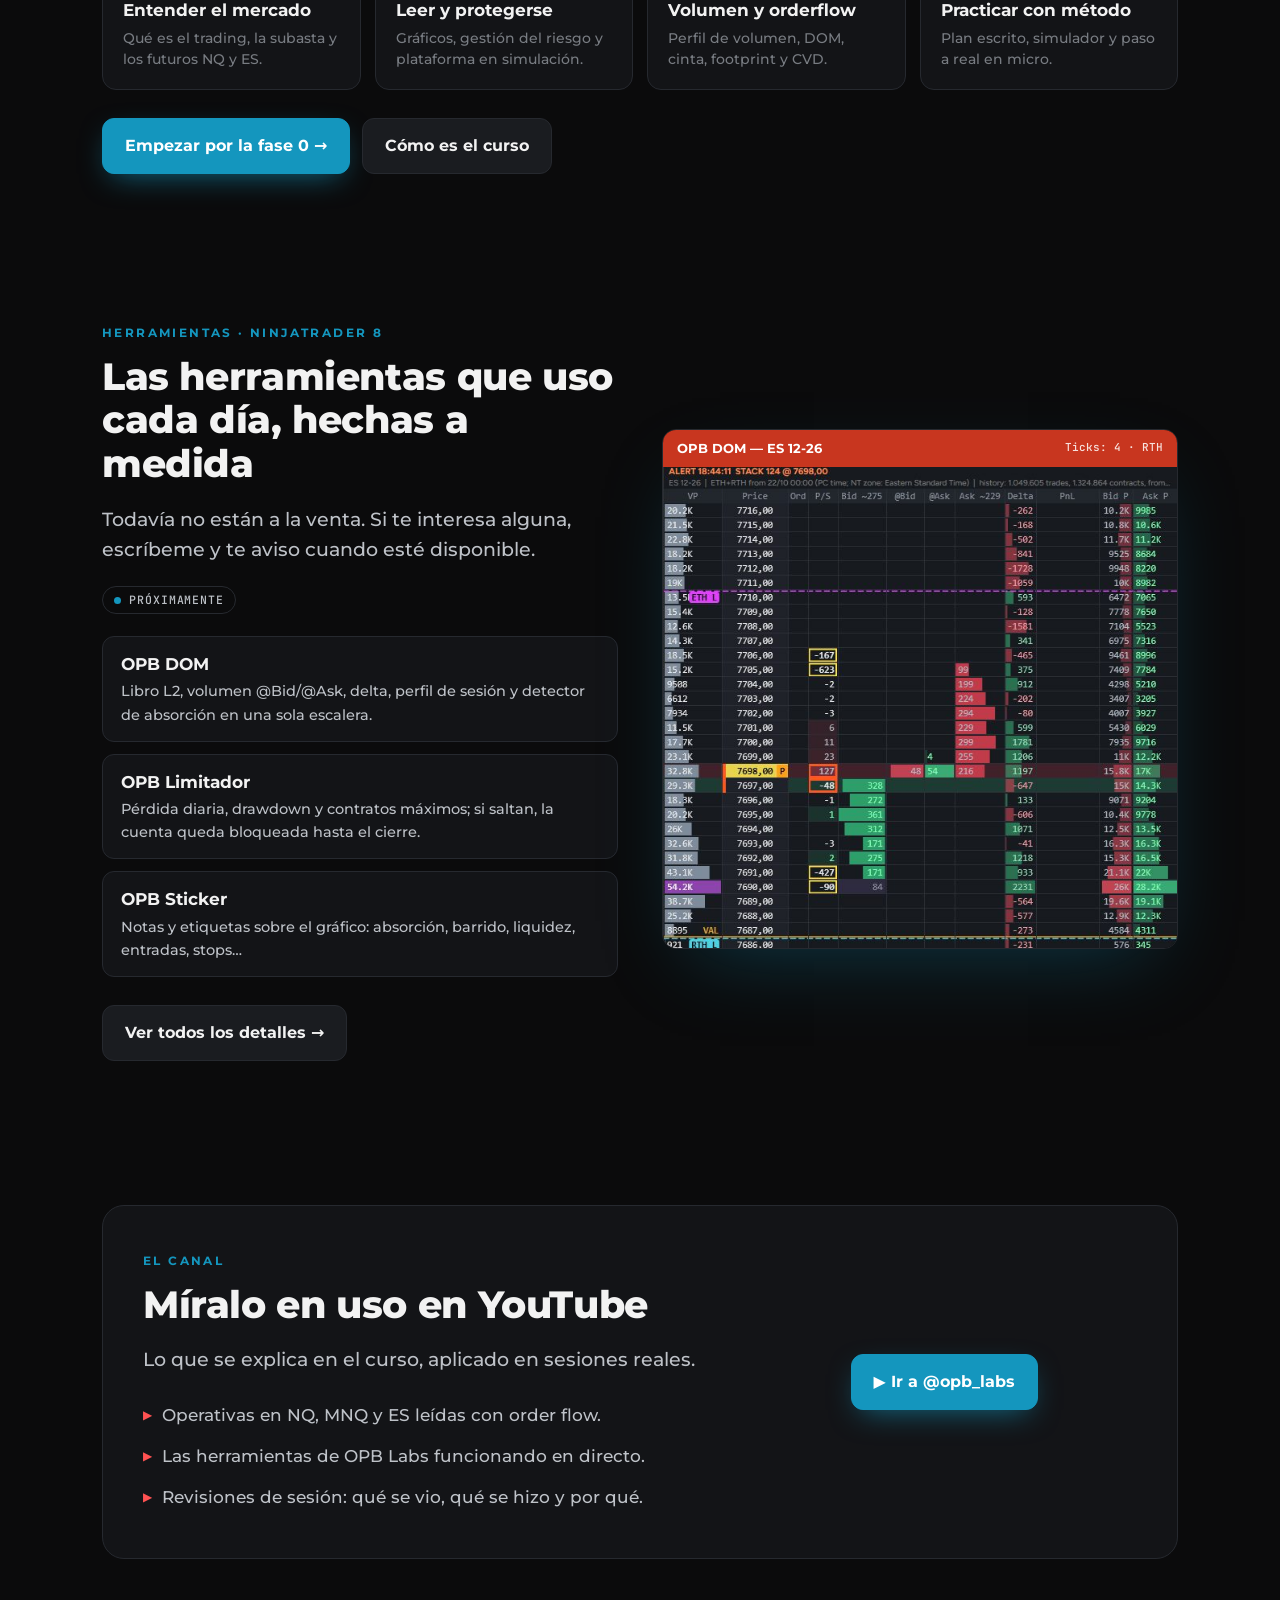
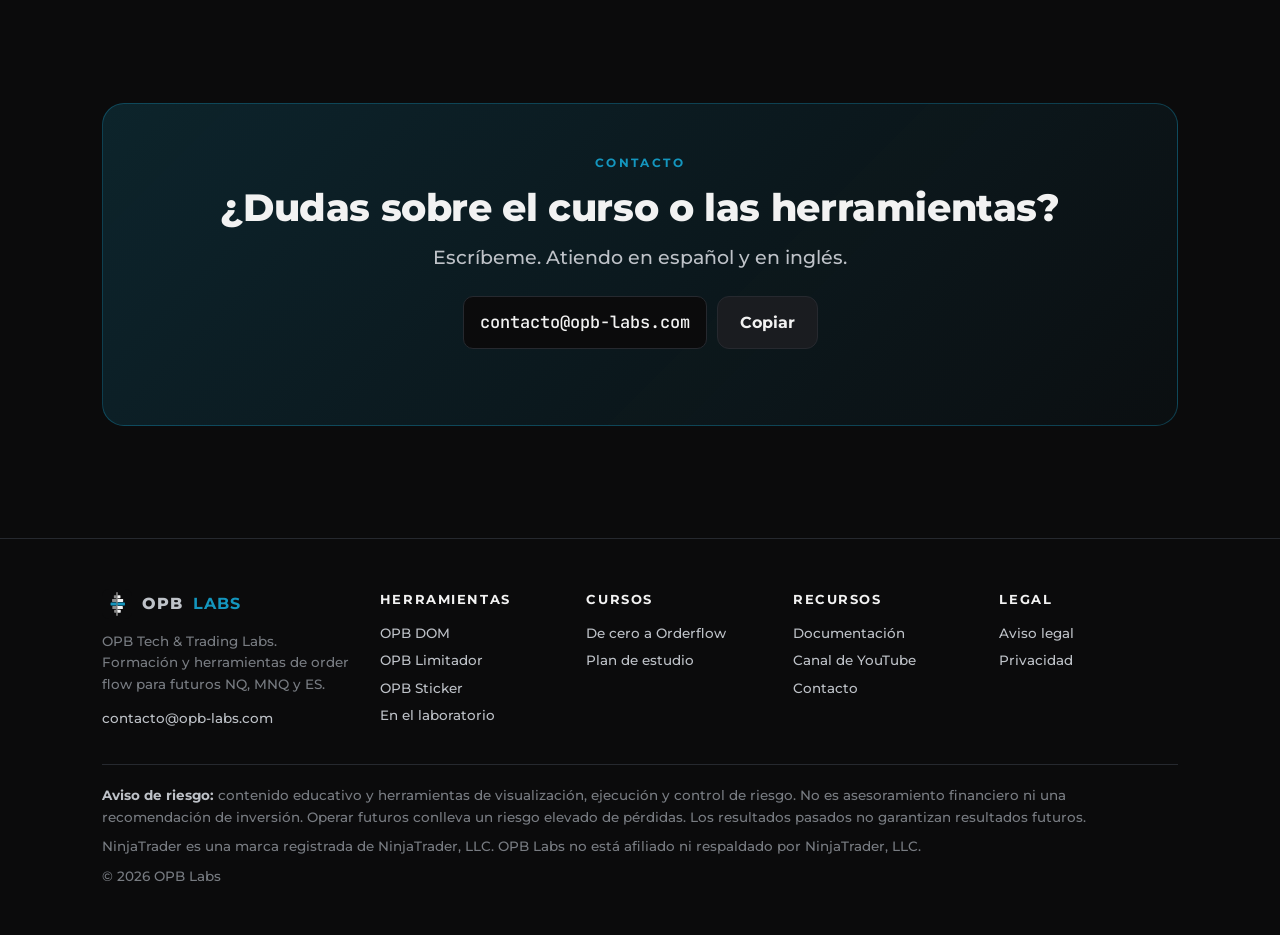
==== commit 6d23e899: "Add files via upload" ====
--- a/index.html
+++ b/index.html
@@ -7,6 +7,9 @@
 <meta name="description" content="OPB Labs: curso gratuito de orderflow desde cero, herramientas para NinjaTrader 8 y operativas reales en YouTube sobre los futuros NQ, MNQ y ES.">
 <meta property="og:title" content="OPB Labs · Order flow para futuros">
 <meta property="og:description" content="Aprende a leer el mercado por dentro, opera con herramientas hechas por un trader y míralas en uso en YouTube.">
+<link rel="alternate" hreflang="es" href="https://opb-labs.com/">
+<link rel="alternate" hreflang="en" href="https://opb-labs.com/en/">
+<link rel="alternate" hreflang="x-default" href="https://opb-labs.com/">
 <link rel="icon" href="assets/logo.svg" type="image/svg+xml">
 <link rel="stylesheet" href="assets/fonts.css">
 <style>
